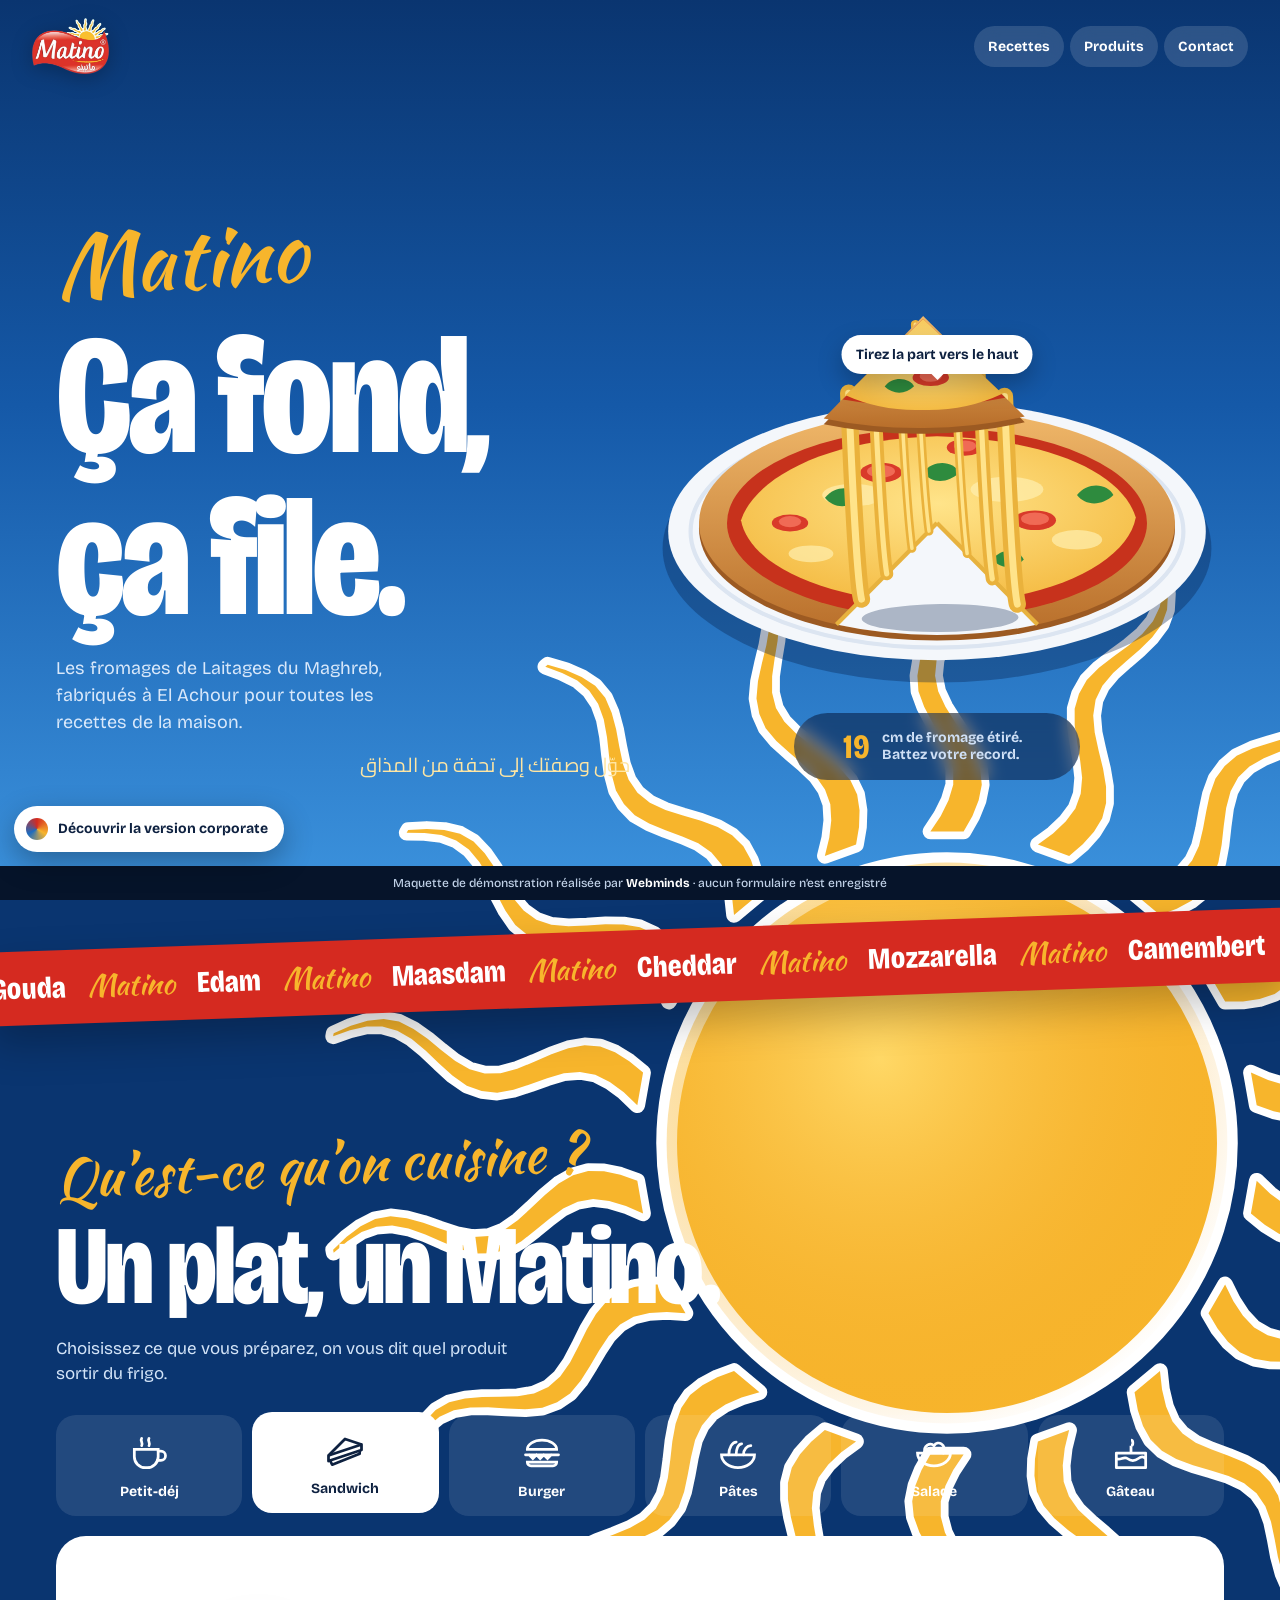
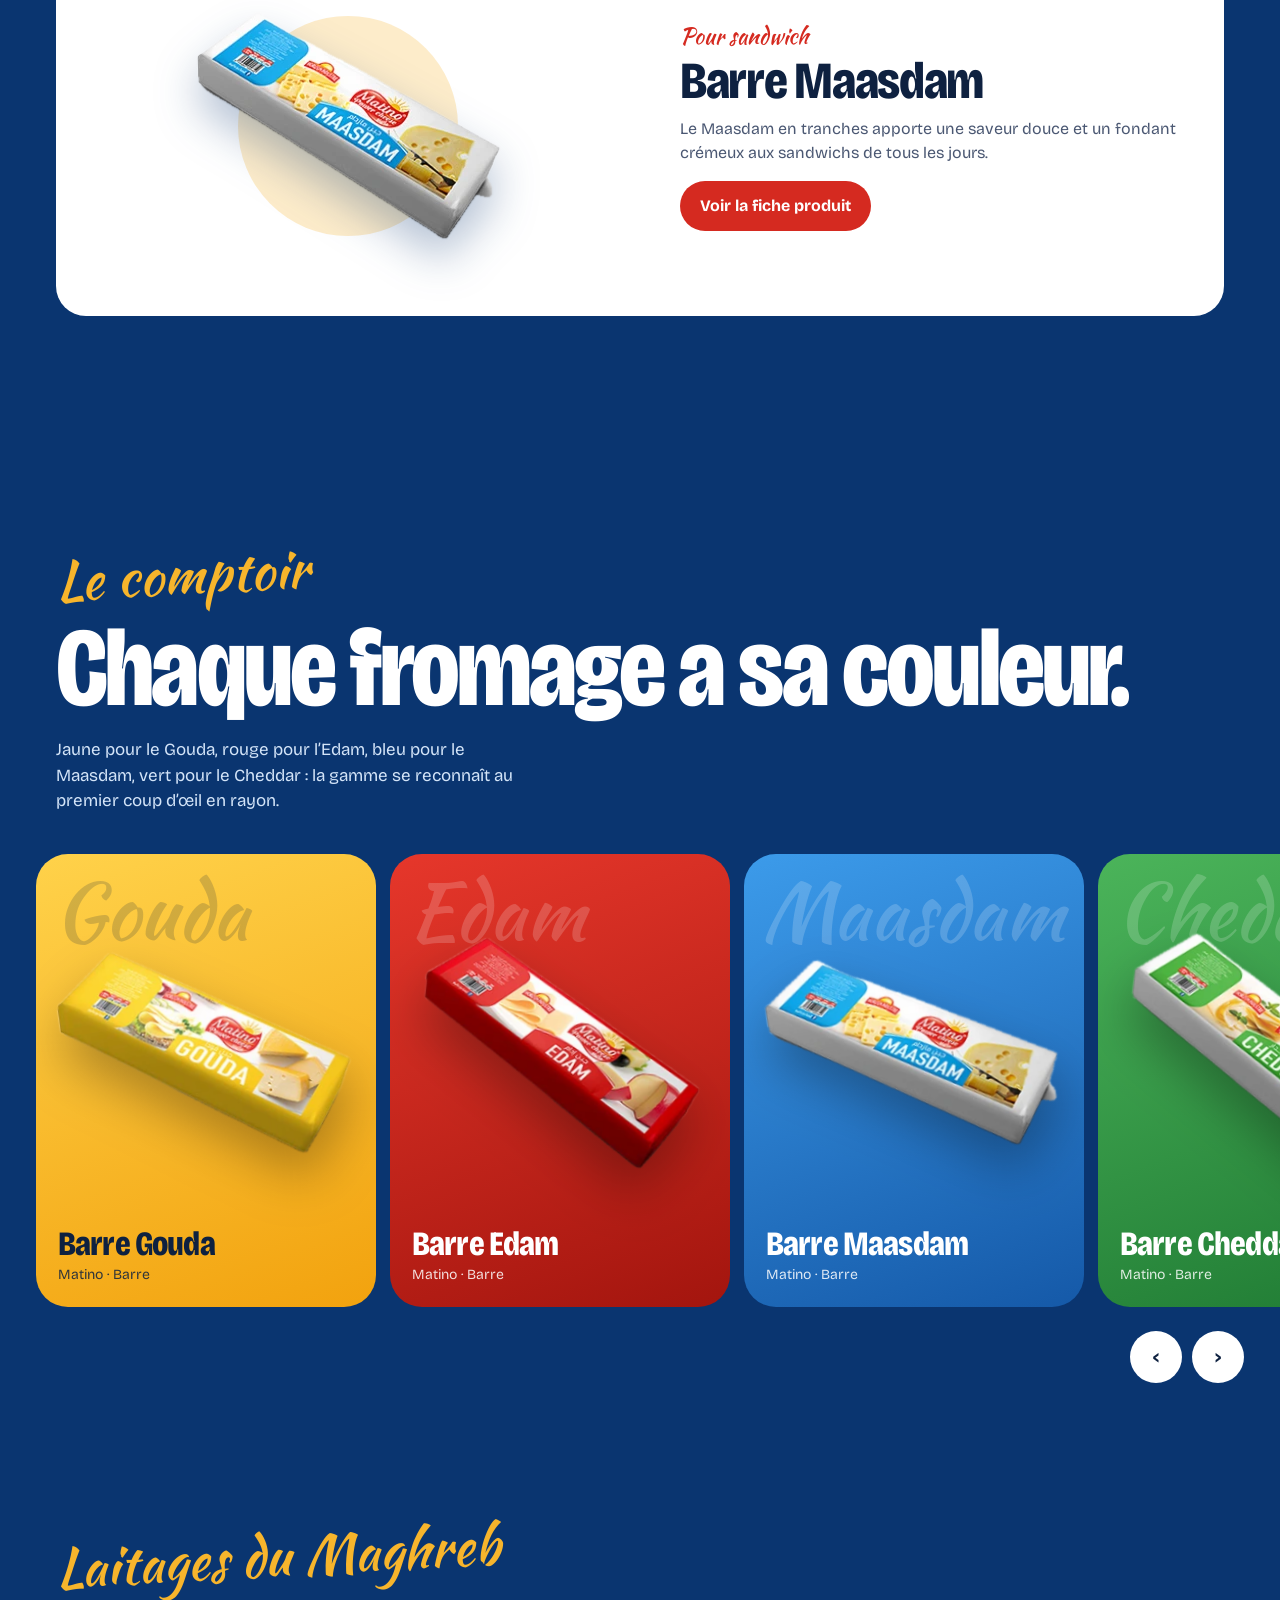
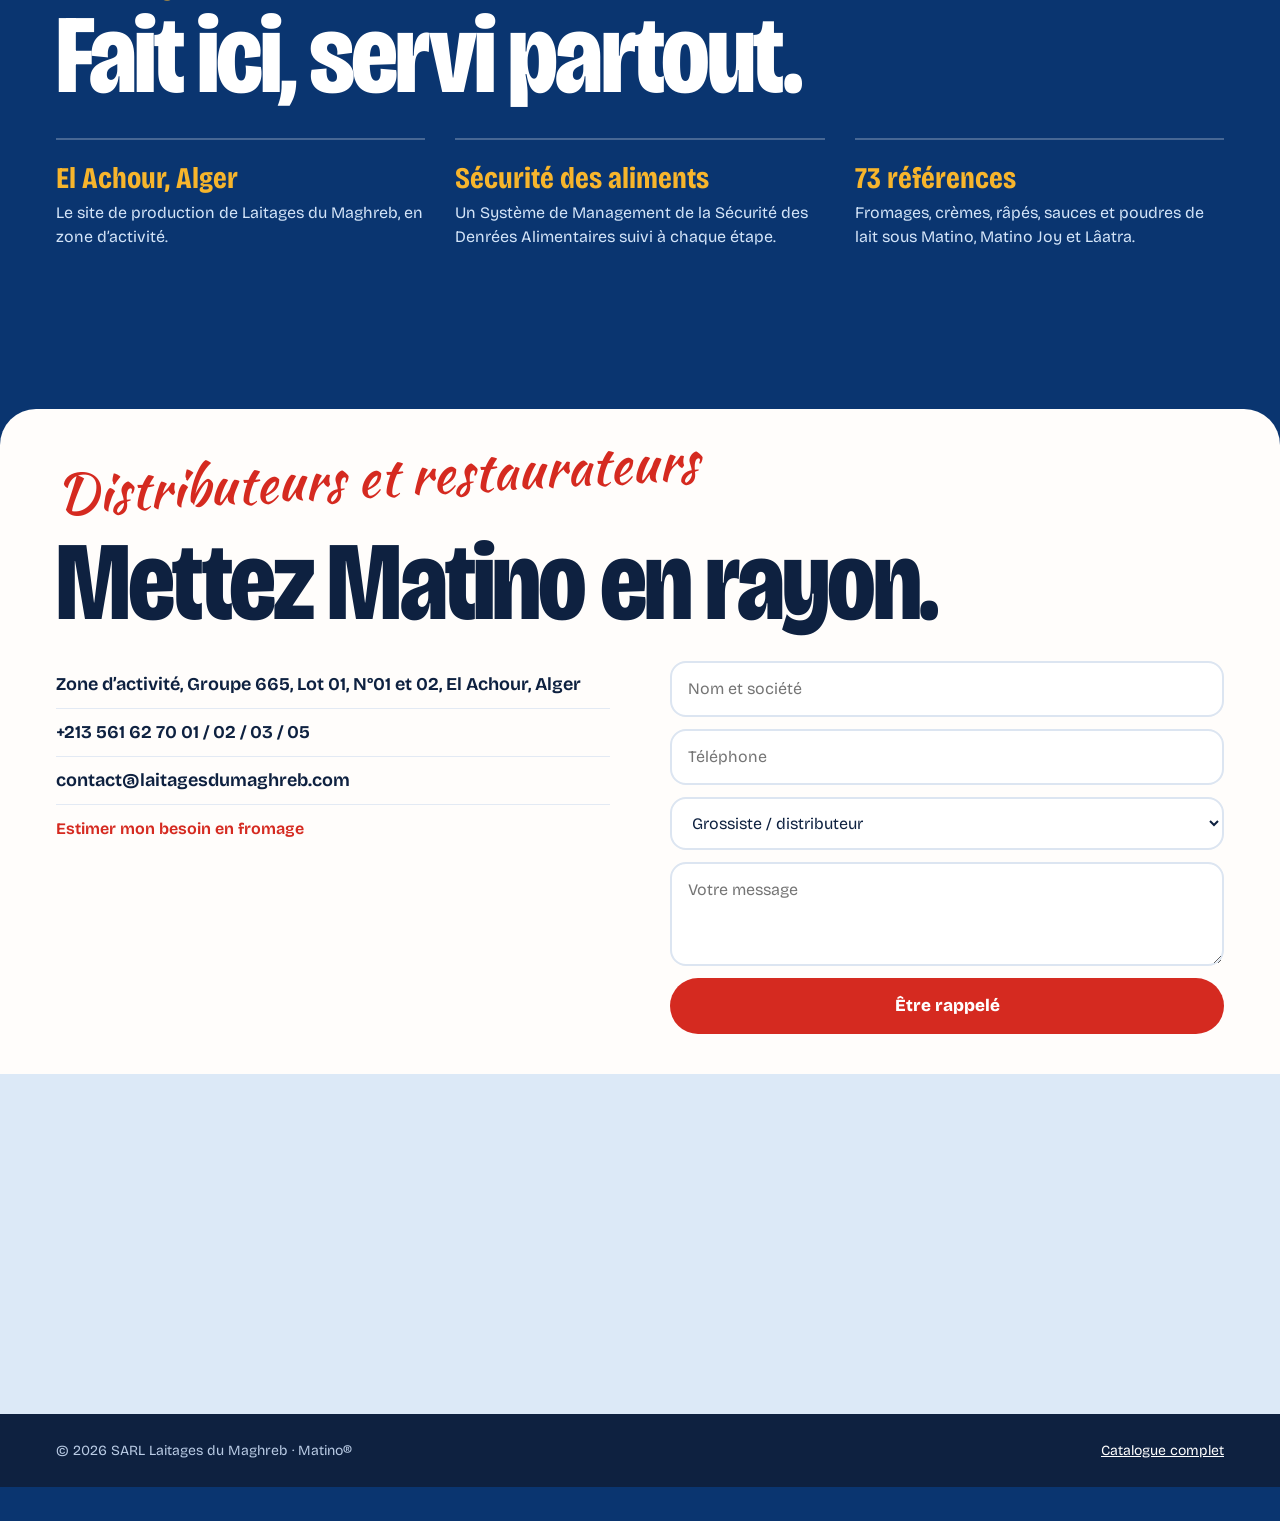
==== v2/index.html @ 7977e9b6 "Maquette Laitages du Maghreb : version corporate (5 pages) et version moderne (pizza interactive)" ====
<!doctype html>
<html lang="fr" data-version="moderne" data-base="../">
<head>
<meta charset="utf-8">
<meta name="viewport" content="width=device-width, initial-scale=1, viewport-fit=cover">
<meta name="robots" content="noindex, nofollow">
<meta name="theme-color" content="#0A3570">
<title>Matino · Laitages du Maghreb · Version moderne</title>
<link rel="icon" href="../img/logo-laitages.webp">
<link rel="preload" href="../fonts/bricolage.woff2" as="font" type="font/woff2" crossorigin>
<link rel="stylesheet" href="v2.css">
</head>
<body>
<div class="v-sky" aria-hidden="true"></div>
<div class="v-sun" id="sun" aria-hidden="true"><img src="../img/sun.svg" alt=""></div>

<header class="v-head">
<a href="index.html" aria-label="Accueil"><img src="../img/logo-matino.webp" alt="Matino" width="600" height="438"></a>
<nav aria-label="Navigation"><a class="hide-s" href="#plats">Recettes</a><a class="hide-s" href="#comptoir">Produits</a><a href="#contact">Contact</a></nav>
</header>

<main>
<section class="v-hero">
<div class="v-wrap">
<div>
<h1><span class="v-sc">Matino</span>Ça fond, ça file.</h1>
<p class="v-hero-lead">Les fromages de Laitages du Maghreb, fabriqués à El Achour pour toutes les recettes de la maison.</p>
<p class="ar" style="margin-top:14px;font-size:20px;color:#FFE6A3">حوّل وصفتك إلى تحفة من المذاق</p>
</div>
<div>
<div class="v-pull" id="pull" aria-label="Pizza interactive : tirez la part vers le haut pour étirer le fromage" role="img">
<span class="v-pull-hint">Tirez la part vers le haut</span>
<svg viewBox="0 120 400 260" id="pz">
<defs>
<radialGradient id="gCheese" cx=".5" cy=".4" r=".7"><stop offset="0" stop-color="#FFE48A"/><stop offset="1" stop-color="#F3B63A"/></radialGradient>
<linearGradient id="gCrust" x1="0" y1="0" x2="0" y2="1"><stop offset="0" stop-color="#F0B86A"/><stop offset="1" stop-color="#B86E2A"/></linearGradient>
<clipPath id="cPie"><ellipse cx="200" cy="250" rx="170" ry="80"/></clipPath>
</defs>
<ellipse cx="200" cy="268" rx="196" ry="96" fill="#06204A" opacity=".35"/>
<ellipse cx="200" cy="256" rx="192" ry="92" fill="#F4F7FB"/>
<ellipse cx="200" cy="256" rx="176" ry="83" fill="none" stroke="#DCE5F1" stroke-width="3"/>
<g id="pie">
<ellipse cx="200" cy="254" rx="170" ry="80" fill="#9C5A22"/>
<ellipse cx="200" cy="250" rx="170" ry="80" fill="url(#gCrust)"/>
<ellipse cx="200" cy="250" rx="150" ry="68" fill="#C7321C"/>
<path d="M60 248c10-30 60-58 140-60 80 2 132 26 142 58-6 32-60 60-140 62-82-2-136-28-142-60z" fill="url(#gCheese)"/>
<g fill="#FFEFB0" opacity=".7"><ellipse cx="140" cy="230" rx="22" ry="8"/><ellipse cx="250" cy="226" rx="26" ry="9"/><ellipse cx="300" cy="262" rx="18" ry="7"/><ellipse cx="110" cy="272" rx="16" ry="6"/></g>
<g><ellipse cx="160" cy="214" rx="15" ry="7" fill="#D93A2A"/><ellipse cx="160" cy="213" rx="10" ry="4.5" fill="#F06A55"/>
<ellipse cx="270" cy="248" rx="15" ry="7" fill="#D93A2A"/><ellipse cx="270" cy="247" rx="10" ry="4.5" fill="#F06A55"/>
<ellipse cx="95" cy="250" rx="13" ry="6" fill="#D93A2A"/><ellipse cx="95" cy="249" rx="8" ry="4" fill="#F06A55"/>
<ellipse cx="220" cy="196" rx="13" ry="6" fill="#D93A2A"/><ellipse cx="220" cy="195" rx="8" ry="4" fill="#F06A55"/></g>
<g fill="#2E8B3E"><path d="M120 232c8-10 22-8 26 0-8 8-20 8-26 0z"/><path d="M300 230c8-10 22-8 26 0-8 8-20 8-26 0z"/><path d="M190 214c8-10 22-8 26 0-8 8-20 8-26 0z"/><path d="M240 276c6-9 18-7 22 0-7 7-17 7-22 0z"/></g>
<path id="hole" d="M200 250 L271.8 322.5 A170 80 0 0 1 128.2 322.5 Z" fill="#F4F7FB"/>
<path d="M200 250 L271.8 322.5" stroke="#E7B23E" stroke-width="3"/><path d="M200 250 L128.2 322.5" stroke="#E7B23E" stroke-width="3"/>
</g>
<g id="strands" fill="none" stroke-linecap="round"></g>
<g id="slice" style="cursor:grab">
<ellipse id="sliceShadow" cx="200" cy="318" rx="56" ry="10" fill="#06204A" opacity="0"/>
<g id="sliceBody">
<path d="M200 254 L271.8 326.5 A170 80 0 0 1 128.2 326.5 Z" fill="#9C5A22"/>
<path d="M200 250 L271.8 322.5 A170 80 0 0 1 128.2 322.5 Z" fill="url(#gCrust)"/>
<path d="M200 252 L258 309 A150 68 0 0 1 142 309 Z" fill="#C7321C"/>
<path d="M200 252 L256 306 Q230 318 200 317 Q170 318 144 306 Z" fill="url(#gCheese)"/>
<ellipse cx="205" cy="294" rx="13" ry="6" fill="#D93A2A"/><ellipse cx="205" cy="293" rx="8" ry="4" fill="#F06A55"/>
<path d="M172 300c6-8 18-6 21 0-6 6-15 6-21 0z" fill="#2E8B3E"/>
<ellipse cx="226" cy="282" rx="9" ry="4" fill="#FFEFB0" opacity=".8"/>
</g>
</g>
</svg>
</div>
<div class="v-meter" aria-live="polite"><b id="cm">0</b><span>cm de fromage étiré. Battez votre record.</span></div>
</div>
</div>
</section>

<div class="v-marquee" aria-hidden="true"><div>Gouda <i>Matino</i> Edam <i>Matino</i> Maasdam <i>Matino</i> Cheddar <i>Matino</i> Mozzarella <i>Matino</i> Camembert <i>Matino</i> Gouda <i>Matino</i> Edam <i>Matino</i> Maasdam <i>Matino</i> Cheddar <i>Matino</i> Mozzarella <i>Matino</i> Camembert <i>Matino</i> </div></div>

<section class="v-sec" id="plats">
<div class="v-wrap">
<h2 class="v-h2"><span class="v-sc">Qu’est-ce qu’on cuisine ?</span>Un plat, un Matino.</h2>
<p class="v-lead">Choisissez ce que vous préparez, on vous dit quel produit sortir du frigo.</p>
<div class="v-dishes" id="dishes" role="group" aria-label="Plats"></div>
<div class="v-match" id="match" aria-live="polite"></div>
</div>
</section>

<section class="v-sec" id="comptoir" style="padding-bottom:40px">
<div class="v-wrap">
<h2 class="v-h2"><span class="v-sc">Le comptoir</span>Chaque fromage a sa couleur.</h2>
<p class="v-lead">Jaune pour le Gouda, rouge pour l’Edam, bleu pour le Maasdam, vert pour le Cheddar : la gamme se reconnaît au premier coup d’œil en rayon.</p>
</div>
<div class="v-rail" id="rail"></div>
<div class="v-rail-nav"><button aria-label="Précédent" data-dir="-1">‹</button><button aria-label="Suivant" data-dir="1">›</button></div>
</section>

<section class="v-sec">
<div class="v-wrap">
<h2 class="v-h2"><span class="v-sc">Laitages du Maghreb</span>Fait ici, servi partout.</h2>
<div class="v-promise">
<div><b>El Achour, Alger</b><span>Le site de production de Laitages du Maghreb, en zone d’activité.</span></div>
<div><b>Sécurité des aliments</b><span>Un Système de Management de la Sécurité des Denrées Alimentaires suivi à chaque étape.</span></div>
<div><b>73 références</b><span>Fromages, crèmes, râpés, sauces et poudres de lait sous Matino, Matino Joy et Lâatra.</span></div>
</div>
</div>
</section>

<section class="v-cta" id="contact">
<div class="v-wrap">
<h2 class="v-h2"><span class="v-sc">Distributeurs et restaurateurs</span>Mettez Matino en rayon.</h2>
<div class="v-cta-grid">
<div class="v-info">
<p>Zone d’activité, Groupe 665, Lot 01, N°01 et 02, El Achour, Alger</p>
<a href="tel:+213561627001">+213 561 62 70 01 / 02 / 03 / 05</a>
<a href="mailto:contact@laitagesdumaghreb.com">contact@laitagesdumaghreb.com</a>
<p style="border:0"><a href="../professionnels.html" style="display:inline;color:var(--red);font-size:16px;border:0">Estimer mon besoin en fromage</a></p>
</div>
<form class="v-form" data-fake>
<input required placeholder="Nom et société" aria-label="Nom et société">
<input required type="tel" inputmode="tel" placeholder="Téléphone" aria-label="Téléphone">
<select aria-label="Vous êtes"><option>Grossiste / distributeur</option><option>Pizzeria, fast-food, traiteur</option><option>Superette</option><option>Particulier</option></select>
<textarea rows="3" placeholder="Votre message" aria-label="Message"></textarea>
<button type="submit">Être rappelé</button>
</form>
</div>
</div>
<iframe class="v-map" title="Carte : Laitages du Maghreb, El Achour" loading="lazy" src="https://maps.google.com/maps?q=SARL%20Laitage%20du%20Maghreb%20El%20Achour&t=m&z=15&output=embed"></iframe>
</section>
</main>
<footer class="v-foot"><div class="v-wrap"><span>© 2026 SARL Laitages du Maghreb · Matino®</span><a href="../produits.html">Catalogue complet</a></div></footer>

<script src="../js/data.js"></script>
<script src="../js/common.js"></script>
<script src="v2.js"></script>
</body>
</html>
---- v2/v2.css ----
@font-face{font-family:'Bricolage';src:url(../fonts/bricolage.woff2) format('woff2');font-weight:200 800;font-stretch:75% 100%;font-display:swap}
@font-face{font-family:'Kaushan';src:url(../fonts/kaushan.woff2) format('woff2');font-display:swap}
@font-face{font-family:'Cairo';src:url(../fonts/cairo.woff2) format('woff2');font-weight:200 1000;font-display:swap}
:root{--red:#D52A20;--red-deep:#9E150E;--sun:#F7B52C;--sky:#1C6CC0;--sky-deep:#0A3570;--ink:#0E2140;--milk:#FFFDFB;--demo-h:34px;
--font:'Bricolage',system-ui,-apple-system,sans-serif;--script:'Kaushan',cursive;--ar:'Cairo',sans-serif}
*,*::before,*::after{box-sizing:border-box}
html{overflow-x:hidden;-webkit-text-size-adjust:100%}
body{margin:0;font-family:var(--font);color:#fff;background:var(--sky-deep);padding-bottom:var(--demo-h);overflow-x:hidden;line-height:1.5}
img{max-width:100%;display:block}
a{color:inherit}
h1,h2,h3{margin:0;line-height:.95;letter-spacing:-.025em;font-weight:780}
p{margin:0}
:focus-visible{outline:3px solid var(--sun);outline-offset:3px}
.v-wrap{max-width:1240px;margin:0 auto;padding:0 20px}
.ar{font-family:var(--ar);direction:rtl}

/* ciel fixe + soleil qui se lève au scroll */
.v-sky{position:fixed;inset:0;z-index:-2;background:linear-gradient(180deg,#0A3570 0%,#1559A8 45%,#3C93DE 100%)}
.v-sun{position:fixed;z-index:-1;width:150vmin;height:150vmin;left:50%;top:100%;margin-left:-75vmin;pointer-events:none;will-change:transform}
.v-sun img{width:100%;height:100%;animation:vSpin 120s linear infinite}
@keyframes vSpin{to{transform:rotate(360deg)}}

/* en-tête */
.v-head{position:fixed;top:0;left:0;right:0;z-index:50;display:flex;justify-content:space-between;align-items:center;padding:14px 18px}
.v-head img{height:44px;width:auto;filter:drop-shadow(0 4px 10px rgba(0,0,0,.25))}
.v-head nav{display:flex;gap:6px}
.v-head nav a{text-decoration:none;font-weight:700;font-size:14px;background:rgba(255,255,255,.14);backdrop-filter:blur(10px);-webkit-backdrop-filter:blur(10px);padding:10px 14px;border-radius:999px}
.v-head nav a.hide-s{display:none}

/* héro : étirer le fromage */
.v-hero{min-height:100svh;display:flex;flex-direction:column;justify-content:flex-end;padding:96px 0 40px;position:relative}
.v-hero h1{font-size:clamp(58px,17vw,170px);font-stretch:78%;text-transform:none}
.v-hero h1 .v-sc{font-family:var(--script);font-weight:400;color:var(--sun);display:block;font-size:.5em;letter-spacing:0;transform:rotate(-4deg);transform-origin:left;margin-bottom:.1em}
.v-hero-lead{margin-top:16px;max-width:30ch;font-size:18px;color:#D9E8FA}
.v-pull{position:relative;margin:56px auto 0;width:min(100%,560px);touch-action:none;user-select:none;-webkit-user-select:none;cursor:grab}
.v-pull svg{width:100%;height:auto;display:block;overflow:visible}
.v-pull-hint{position:absolute;left:50%;top:-6px;transform:translateX(-50%);background:#fff;color:var(--ink);font-weight:700;font-size:14px;padding:9px 14px;border-radius:999px;white-space:nowrap;box-shadow:0 10px 24px rgba(0,0,0,.25);pointer-events:none;transition:opacity .3s}
.v-pull-hint::after{content:'';position:absolute;left:50%;bottom:-6px;margin-left:-6px;border:6px solid transparent;border-bottom:0;border-top-color:#fff}
.v-pull.is-done .v-pull-hint{opacity:0}
.v-meter{display:flex;align-items:center;gap:12px;justify-content:center;margin:8px auto 0;font-weight:700;background:rgba(6,25,60,.55);backdrop-filter:blur(8px);-webkit-backdrop-filter:blur(8px);border-radius:999px;padding:8px 18px;width:max-content;max-width:100%}
.v-meter b{font-size:34px;font-stretch:80%;color:var(--sun);min-width:3.4ch;text-align:right}
.v-meter span{font-size:14px;color:#CFE0F6;max-width:20ch;line-height:1.2}

/* bandeau marque défilant */
.v-marquee{background:var(--red);color:#fff;overflow:hidden;white-space:nowrap;padding:14px 0;transform:rotate(-2deg);margin:30px -10px;box-shadow:0 18px 40px rgba(0,0,0,.25)}
.v-marquee div{display:inline-block;animation:vMarq 28s linear infinite;font-size:30px;font-weight:780;font-stretch:80%}
.v-marquee i{font-family:var(--script);font-style:normal;color:var(--sun);font-weight:400;margin:0 16px}
@keyframes vMarq{to{transform:translateX(-50%)}}

/* sections */
.v-sec{padding:80px 0}
.v-h2{font-size:clamp(44px,12vw,112px);font-stretch:80%}
.v-h2 .v-sc{font-family:var(--script);font-weight:400;color:var(--sun);font-size:.48em;display:block;letter-spacing:0;transform:rotate(-3deg);transform-origin:left;margin-bottom:.15em}
.v-lead{margin-top:16px;color:#D3E4F8;max-width:44ch;font-size:17px}

/* quel fromage pour quel plat */
.v-dishes{display:grid;grid-template-columns:repeat(3,1fr);gap:10px;margin-top:28px}
.v-dish{border:0;background:rgba(255,255,255,.1);color:#fff;border-radius:20px;padding:16px 6px 14px;font:inherit;font-weight:700;font-size:14px;cursor:pointer;display:grid;justify-items:center;gap:6px;transition:background .2s,transform .2s}
.v-dish svg{width:44px;height:44px}
.v-dish[aria-pressed=true]{background:#fff;color:var(--ink);transform:translateY(-3px)}
.v-match{margin-top:20px;border-radius:30px;background:#fff;color:var(--ink);display:grid;grid-template-columns:1fr;overflow:hidden;min-height:330px;position:relative}
.v-match-img{display:grid;place-items:center;padding:26px 20px 0;min-height:230px;position:relative}
.v-match-img::before{content:'';position:absolute;width:220px;height:220px;border-radius:50%;background:var(--sun);opacity:.25}
.v-match-img img{position:relative;max-height:220px;max-width:80%;object-fit:contain;filter:drop-shadow(0 22px 22px rgba(10,53,112,.3));animation:vPop .55s cubic-bezier(.2,1.6,.4,1)}
@keyframes vPop{from{transform:scale(.4) rotate(-20deg);opacity:0}}
.v-match-txt{padding:18px 22px 26px}
.v-match-txt small{font-family:var(--script);color:var(--red);font-size:22px}
.v-match-txt h3{font-size:34px;font-stretch:82%;margin-top:4px}
.v-match-txt p{margin-top:10px;color:#4B5873}
.v-match-txt a{display:inline-flex;margin-top:16px;background:var(--red);color:#fff;text-decoration:none;font-weight:700;padding:13px 20px;border-radius:999px}

/* comptoir : carrousel par couleur d'emballage */
.v-rail{display:flex;gap:14px;overflow-x:auto;scroll-snap-type:x mandatory;padding:30px 20px 20px;scrollbar-width:none}
.v-rail::-webkit-scrollbar{display:none}
.v-slab{flex:none;width:78vw;max-width:360px;aspect-ratio:3/4;border-radius:32px;scroll-snap-align:center;position:relative;overflow:hidden;display:flex;flex-direction:column;justify-content:flex-end;padding:22px;text-decoration:none;color:#fff}
.v-slab img{position:absolute;left:50%;top:44%;width:84%;max-height:62%;object-fit:contain;transform:translate(-50%,-50%) rotate(var(--rot,-8deg));filter:drop-shadow(0 26px 26px rgba(0,0,0,.3));transition:transform .5s cubic-bezier(.2,1.4,.4,1)}
.v-slab:hover img{transform:translate(-50%,-54%) rotate(0deg) scale(1.05)}
.v-slab h3{font-size:34px;font-stretch:80%;position:relative}
.v-slab span{position:relative;font-size:14px;opacity:.85;margin-top:4px}
.v-slab .big{position:absolute;top:14px;left:18px;font-family:var(--script);font-size:78px;opacity:.18;line-height:1}
.v-yellow{background:linear-gradient(160deg,#FFD24A,#F2A20E);color:var(--ink)}
.v-red{background:linear-gradient(160deg,#E6372B,#A3150E)}
.v-blue{background:linear-gradient(160deg,#3C9BEA,#1559A8)}
.v-green{background:linear-gradient(160deg,#4BB45A,#1F7A33)}
.v-white{background:linear-gradient(160deg,#FFFFFF,#DCE9F7);color:var(--ink)}
.v-rail-nav{display:flex;gap:10px;justify-content:flex-end;padding:0 20px}
.v-rail-nav button{width:52px;height:52px;border-radius:50%;border:0;background:#fff;color:var(--ink);font:700 22px/1 var(--font);cursor:pointer}

/* engagement */
.v-promise{display:grid;gap:14px;margin-top:30px}
.v-promise div{border-top:2px solid rgba(255,255,255,.25);padding-top:16px}
.v-promise b{display:block;font-size:30px;font-stretch:80%;color:var(--sun)}
.v-promise span{color:#D3E4F8}

/* CTA final */
.v-cta{background:var(--milk);color:var(--ink);border-radius:36px 36px 0 0;padding:60px 0 0;margin-top:40px}
.v-cta .v-h2 .v-sc{color:var(--red)}
.v-cta-grid{display:grid;gap:24px;margin-top:26px}
.v-form{display:grid;gap:12px}
.v-form input,.v-form select,.v-form textarea{font:inherit;font-size:16px;border:2px solid #DCE5F1;border-radius:16px;padding:14px 16px;width:100%;color:var(--ink);background:#fff}
.v-form button{font:inherit;font-weight:800;font-size:17px;border:0;border-radius:999px;background:var(--red);color:#fff;min-height:56px;cursor:pointer}
.ldm-ok{background:#E8F7EC;color:#17602F;border-radius:14px;padding:12px 14px;font-weight:600}
.v-info a,.v-info p{display:block;text-decoration:none;font-size:18px;font-weight:650;padding:10px 0;border-bottom:1px solid #E3EAF4}
.v-map{display:block;width:100%;height:340px;border:0;margin-top:40px;background:#DCE9F7}
.v-foot{background:var(--ink);color:#B9CBE4;padding:26px 0;font-size:14px}
.v-foot .v-wrap{display:flex;flex-wrap:wrap;gap:10px;justify-content:space-between;align-items:center}
.v-foot a{color:#fff}
.ldm-tovalidate{display:inline-flex;align-items:center;gap:8px;background:#FFF1DE;color:#9A4A00;border:1px solid #F6C88E;border-radius:999px;padding:6px 12px;font-size:13px;font-weight:600}
.ldm-tovalidate::before{content:'';width:8px;height:8px;border-radius:50%;background:#F08A00}

/* bandeau démo + pastille (communs) */
.ldm-demo{position:fixed;left:0;right:0;bottom:0;z-index:90;height:var(--demo-h);display:flex;align-items:center;justify-content:center;background:#06142A;color:#BFD0E6;font:500 12px/1.2 var(--font);padding:0 10px;text-align:center}
.ldm-demo b{color:#fff}
.ldm-switch{position:fixed;left:14px;bottom:calc(var(--demo-h) + 14px);z-index:91;display:inline-flex;align-items:center;gap:10px;background:#fff;color:var(--ink);text-decoration:none;font:700 14px/1 var(--font);padding:12px 16px 12px 12px;border-radius:999px;box-shadow:0 10px 30px rgba(0,0,0,.3);animation:vBob 3s ease-in-out infinite}
.ldm-switch-dot{width:22px;height:22px;border-radius:50%;background:conic-gradient(var(--red),var(--sun),var(--sky),var(--red));animation:vSpin 4s linear infinite}
@keyframes vBob{50%{transform:translateY(-4px)}}

@media (min-width:760px){
  .v-head{padding:18px 32px}
  .v-head img{height:56px}
  .v-head nav a.hide-s{display:inline-block}
  .v-wrap{padding:0 36px}
  .v-hero .v-wrap{display:grid;grid-template-columns:1fr 1fr;align-items:end;gap:20px}
  .v-dishes{grid-template-columns:repeat(6,1fr)}
  .v-match{grid-template-columns:1fr 1fr;align-items:center}
  .v-match-img{min-height:380px;padding:30px}
  .v-match-img img{max-height:320px}
  .v-match-txt{padding:40px}
  .v-match-txt h3{font-size:52px}
  .v-rail{padding:40px 36px 24px}
  .v-slab{width:340px}
  .v-rail-nav{padding:0 36px}
  .v-promise{grid-template-columns:repeat(3,1fr);gap:30px}
  .v-cta-grid{grid-template-columns:1fr 1fr;gap:60px}
  .v-sec{padding:120px 0}
  .v-sun{left:74%}
  .v-hero{padding-bottom:120px}
}
@media (prefers-reduced-motion:reduce){*{animation:none!important;transition:none!important}}
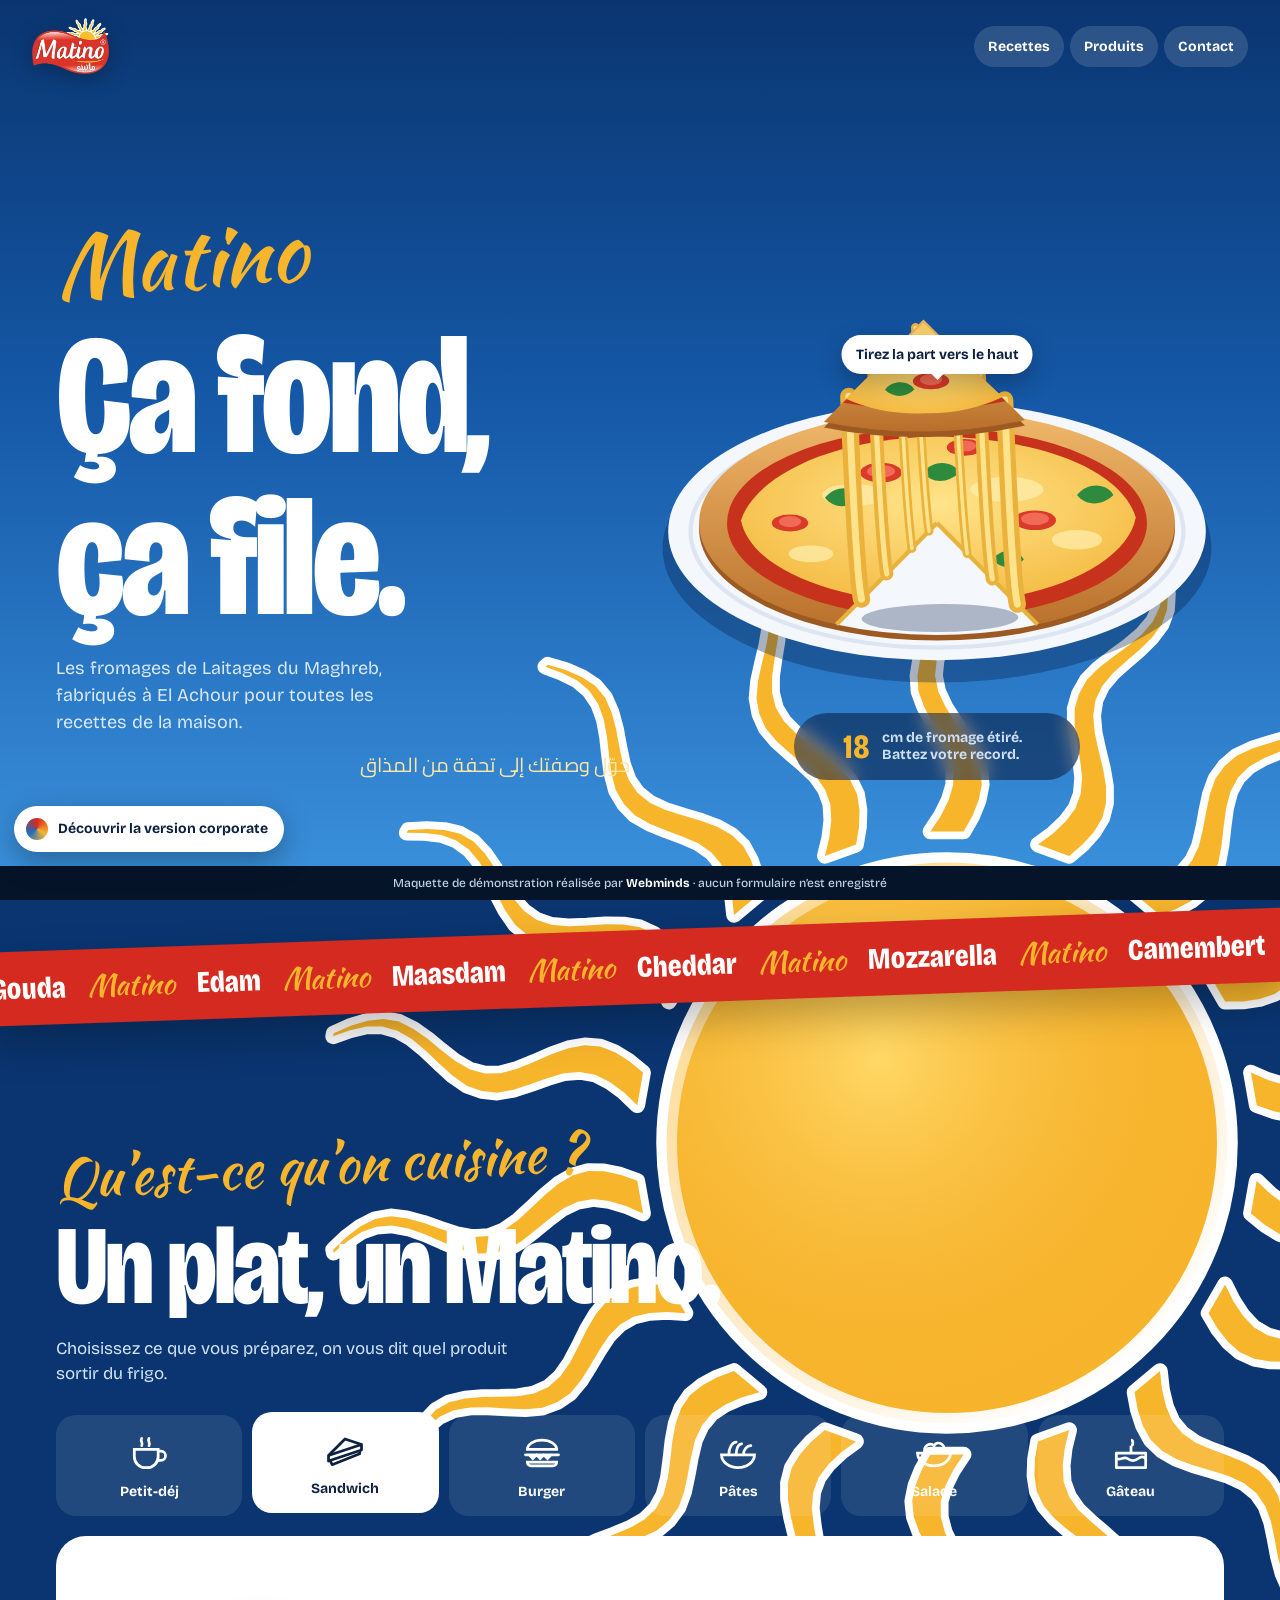
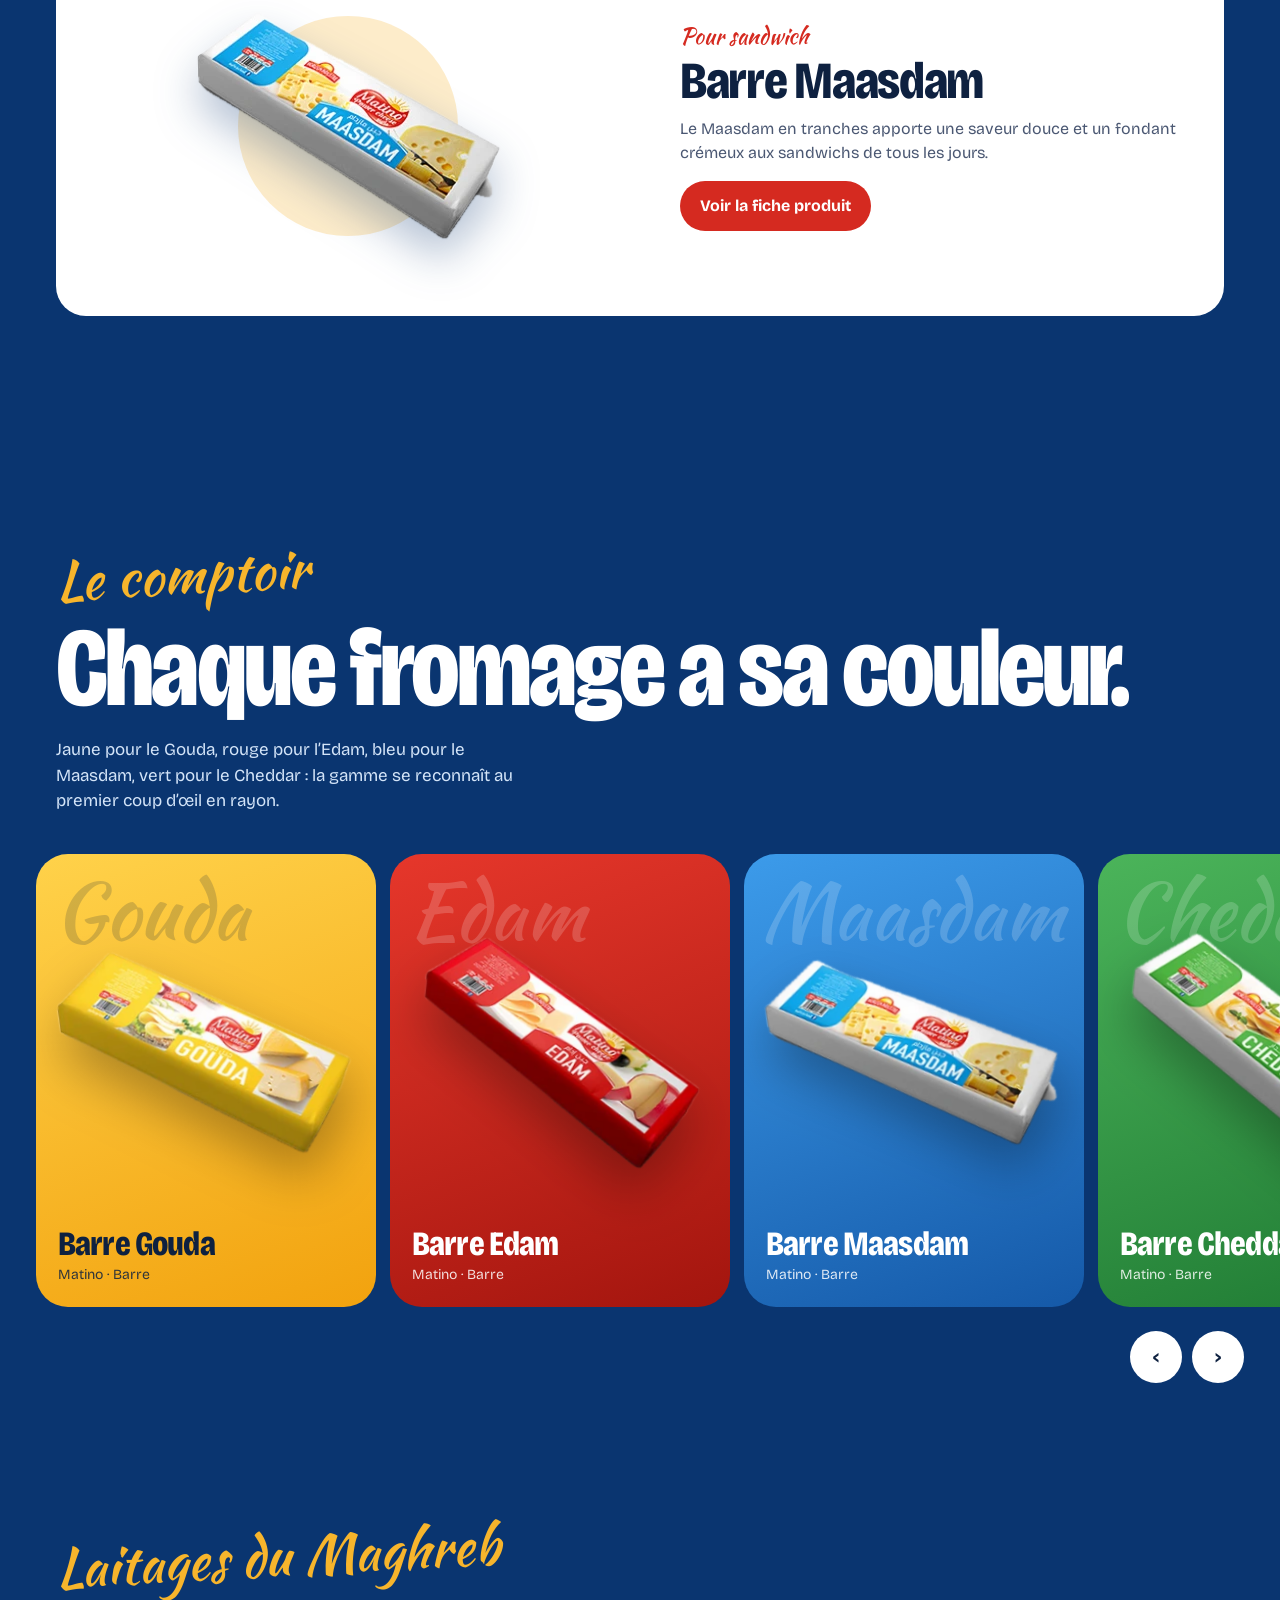
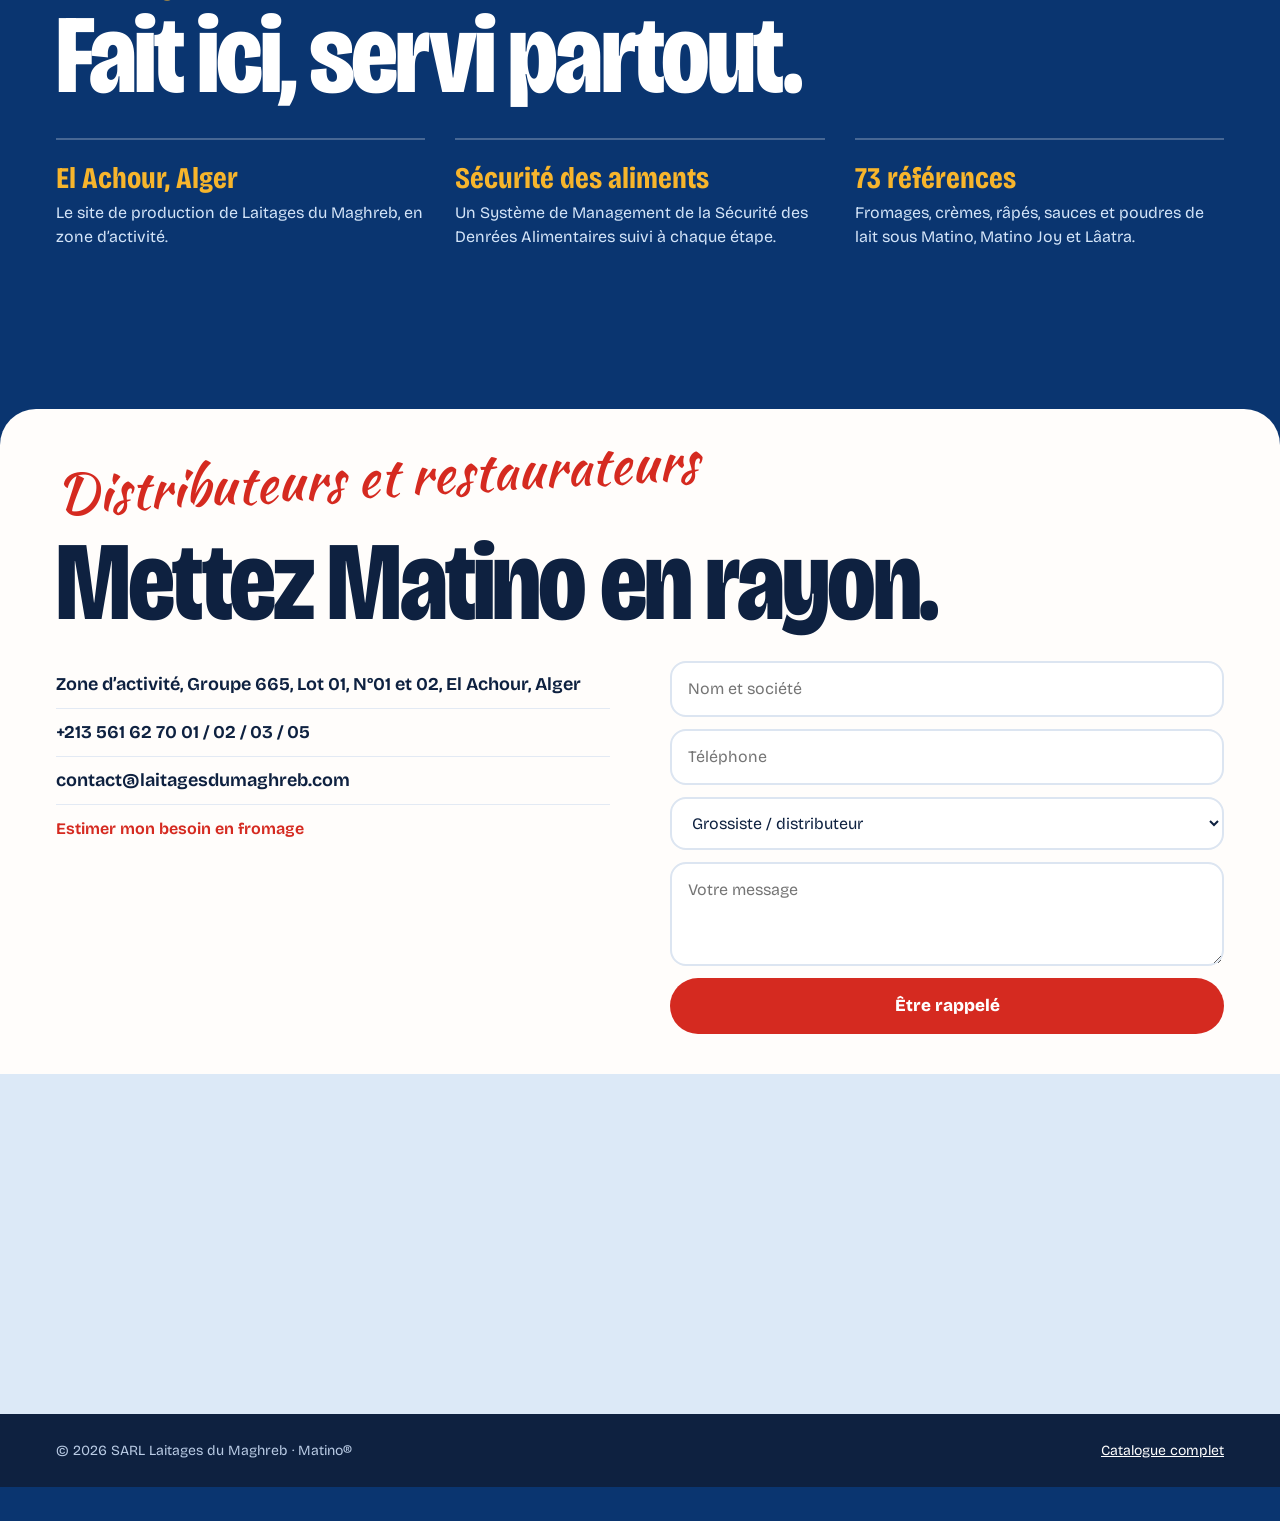
==== commit d8d0a130: "Branchement Webminds Radar (suivi des visites)" ====
--- a/v2/index.html
+++ b/v2/index.html
@@ -131,5 +131,5 @@
 <script src="../js/data.js"></script>
 <script src="../js/common.js"></script>
 <script src="v2.js"></script>
-</body>
+<script src="https://radar-xi-flax.vercel.app/t.js" defer></script></body>
 </html>
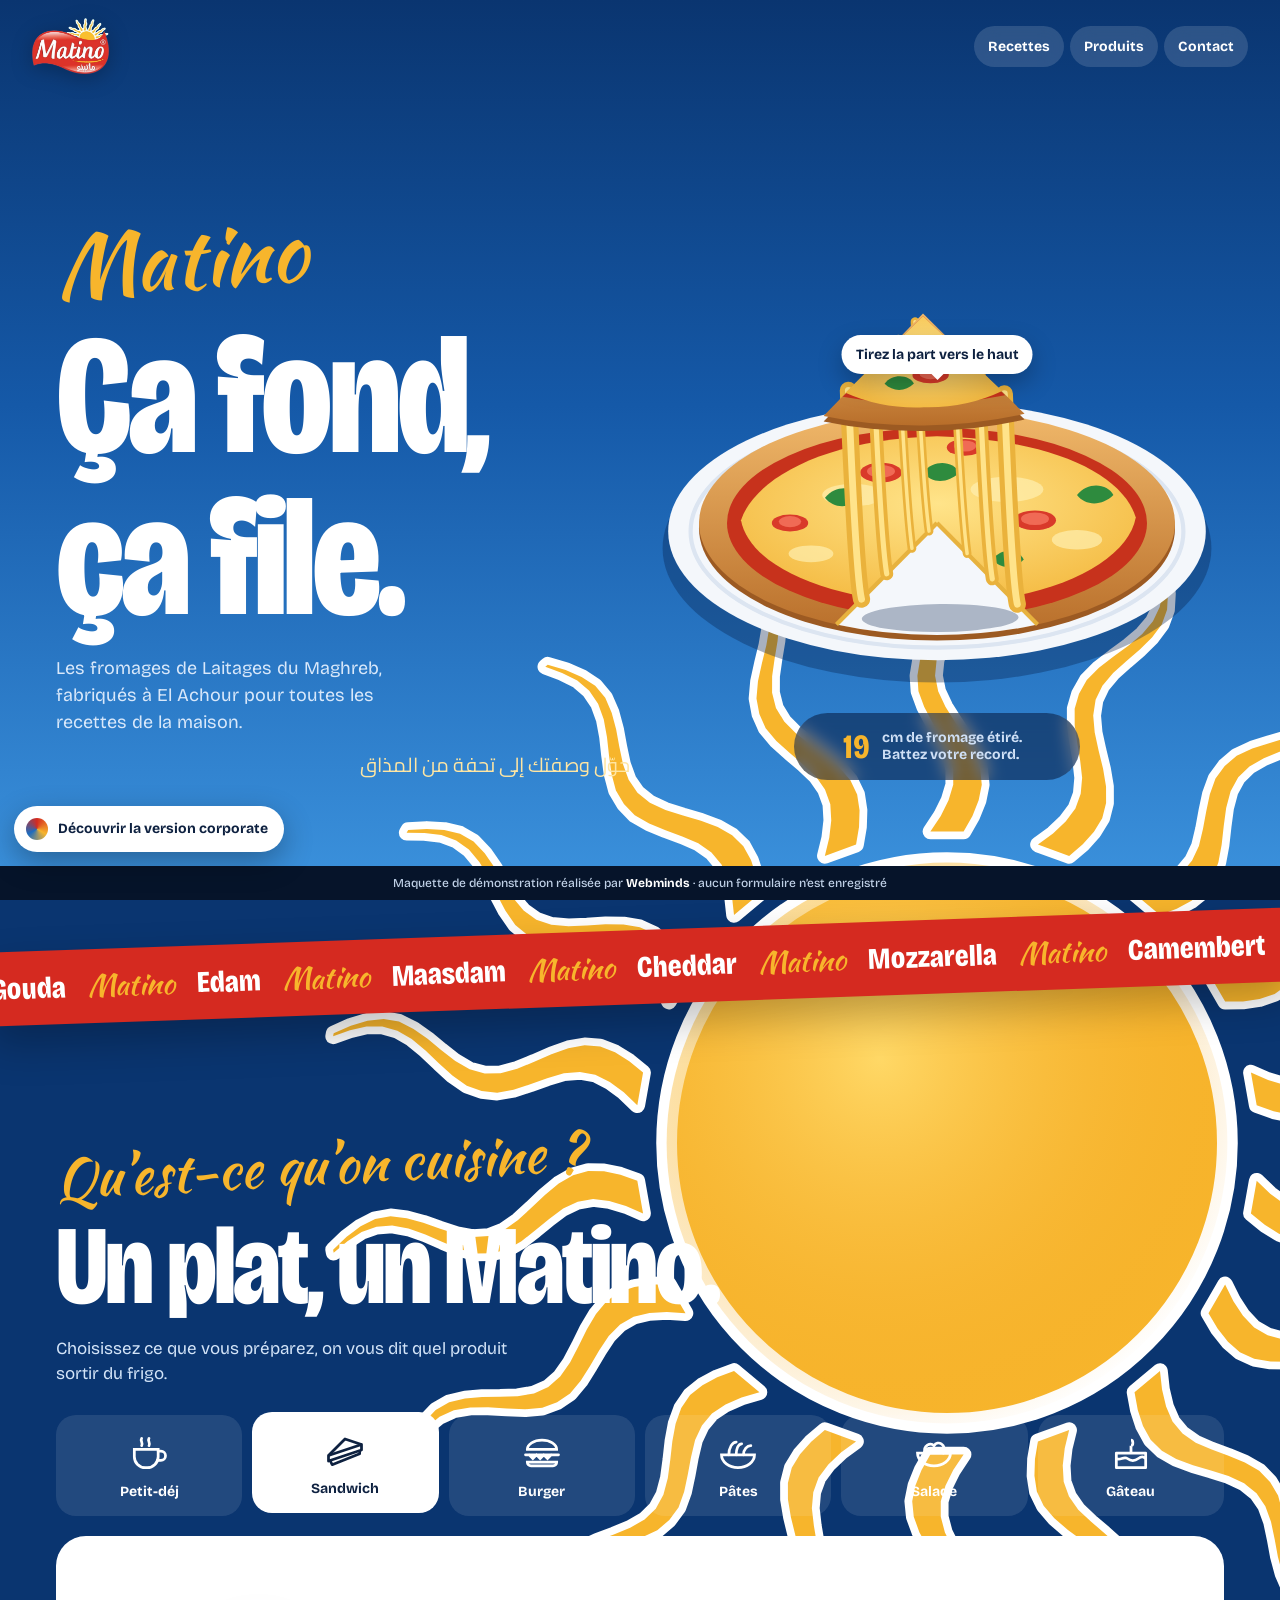
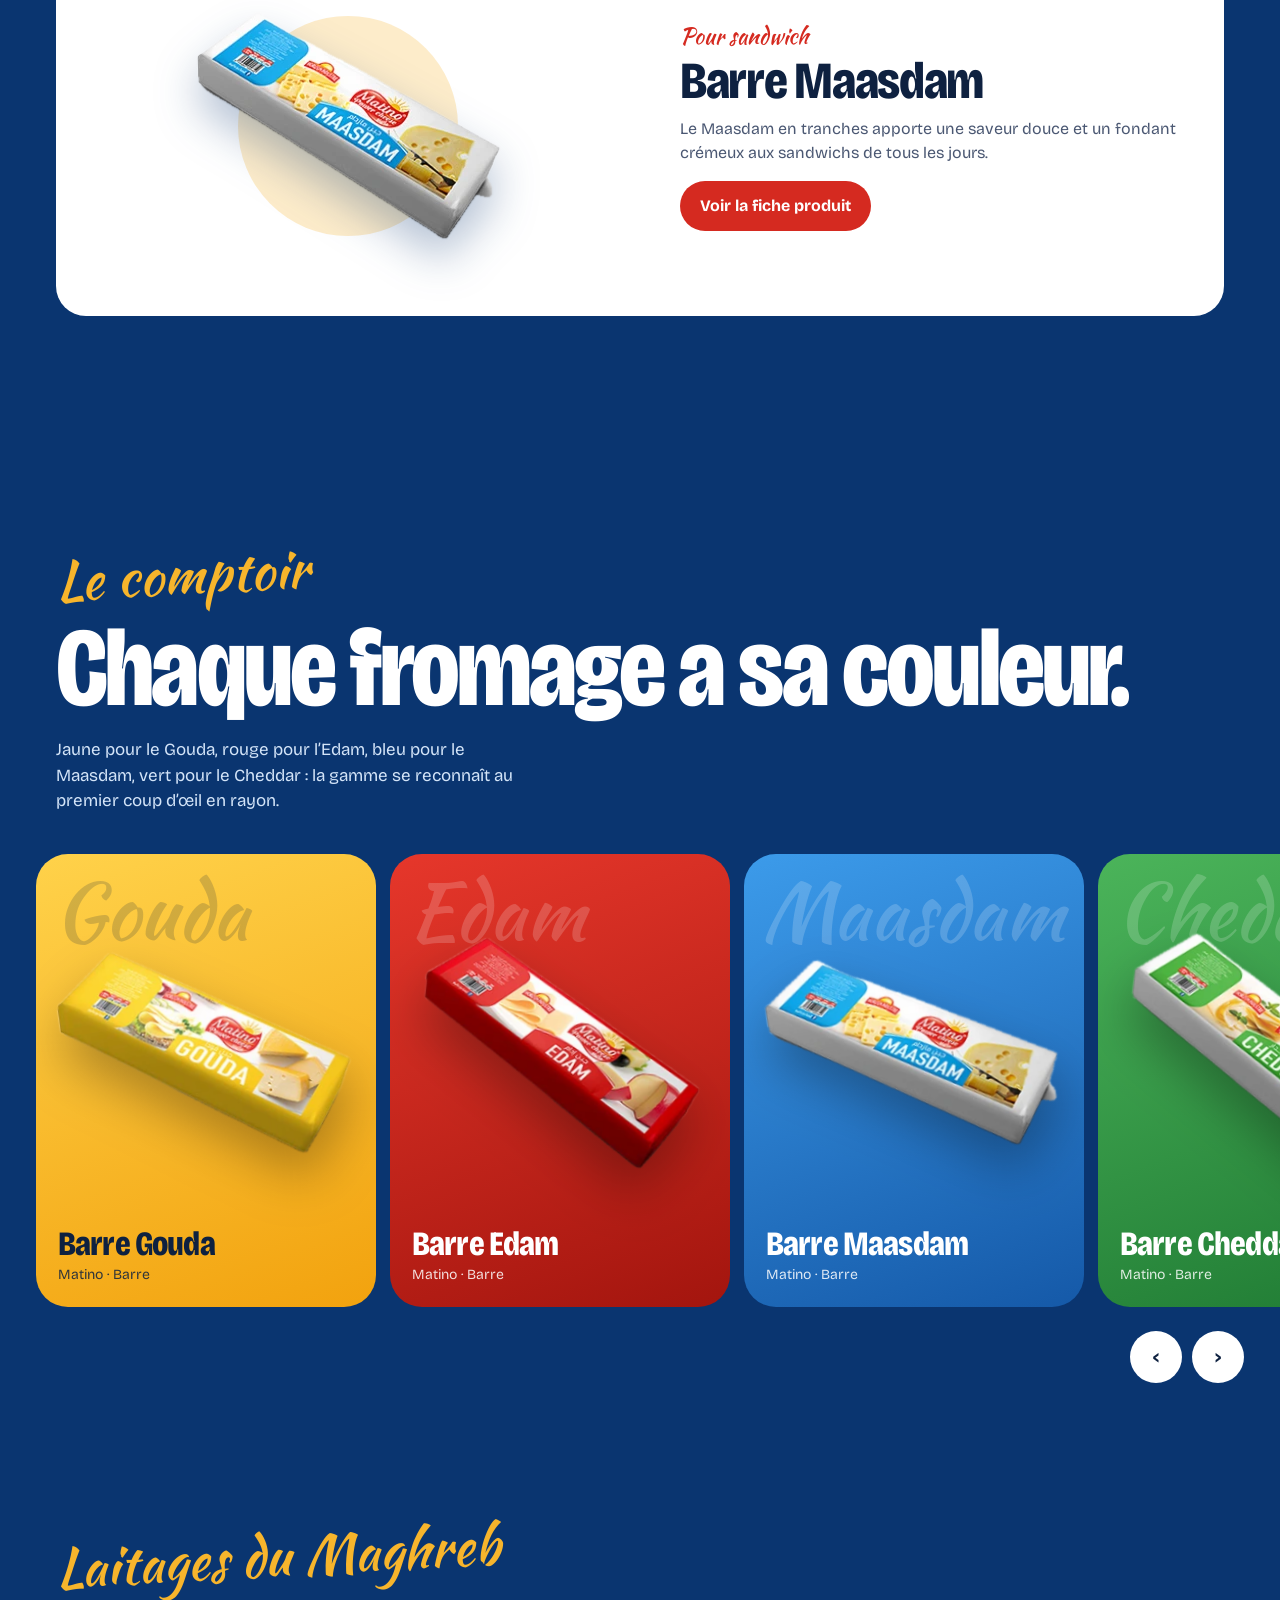
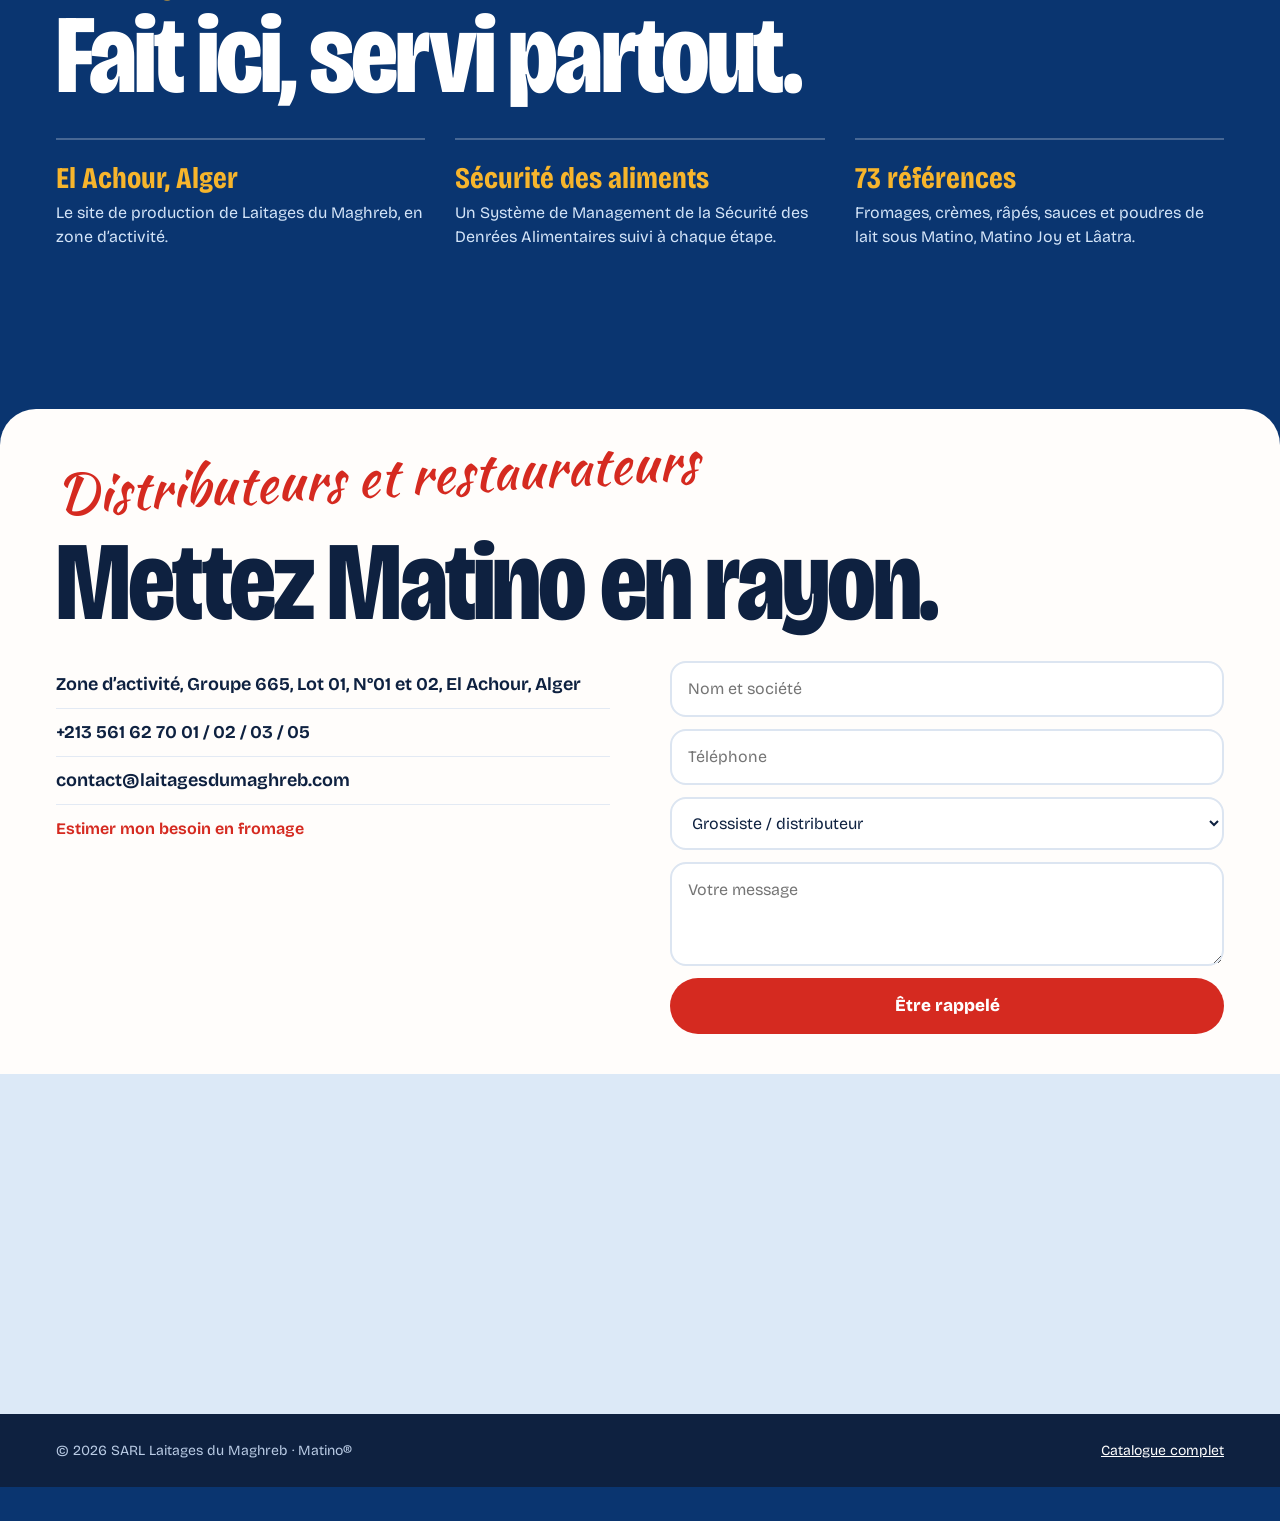
==== commit 807d1677: "Retrait du suivi Webminds Radar" ====
--- a/v2/index.html
+++ b/v2/index.html
@@ -130,6 +130,5 @@
 
 <script src="../js/data.js"></script>
 <script src="../js/common.js"></script>
-<script src="v2.js"></script>
-<script src="https://radar-xi-flax.vercel.app/t.js" defer></script></body>
+<script src="v2.js"></script></body>
 </html>
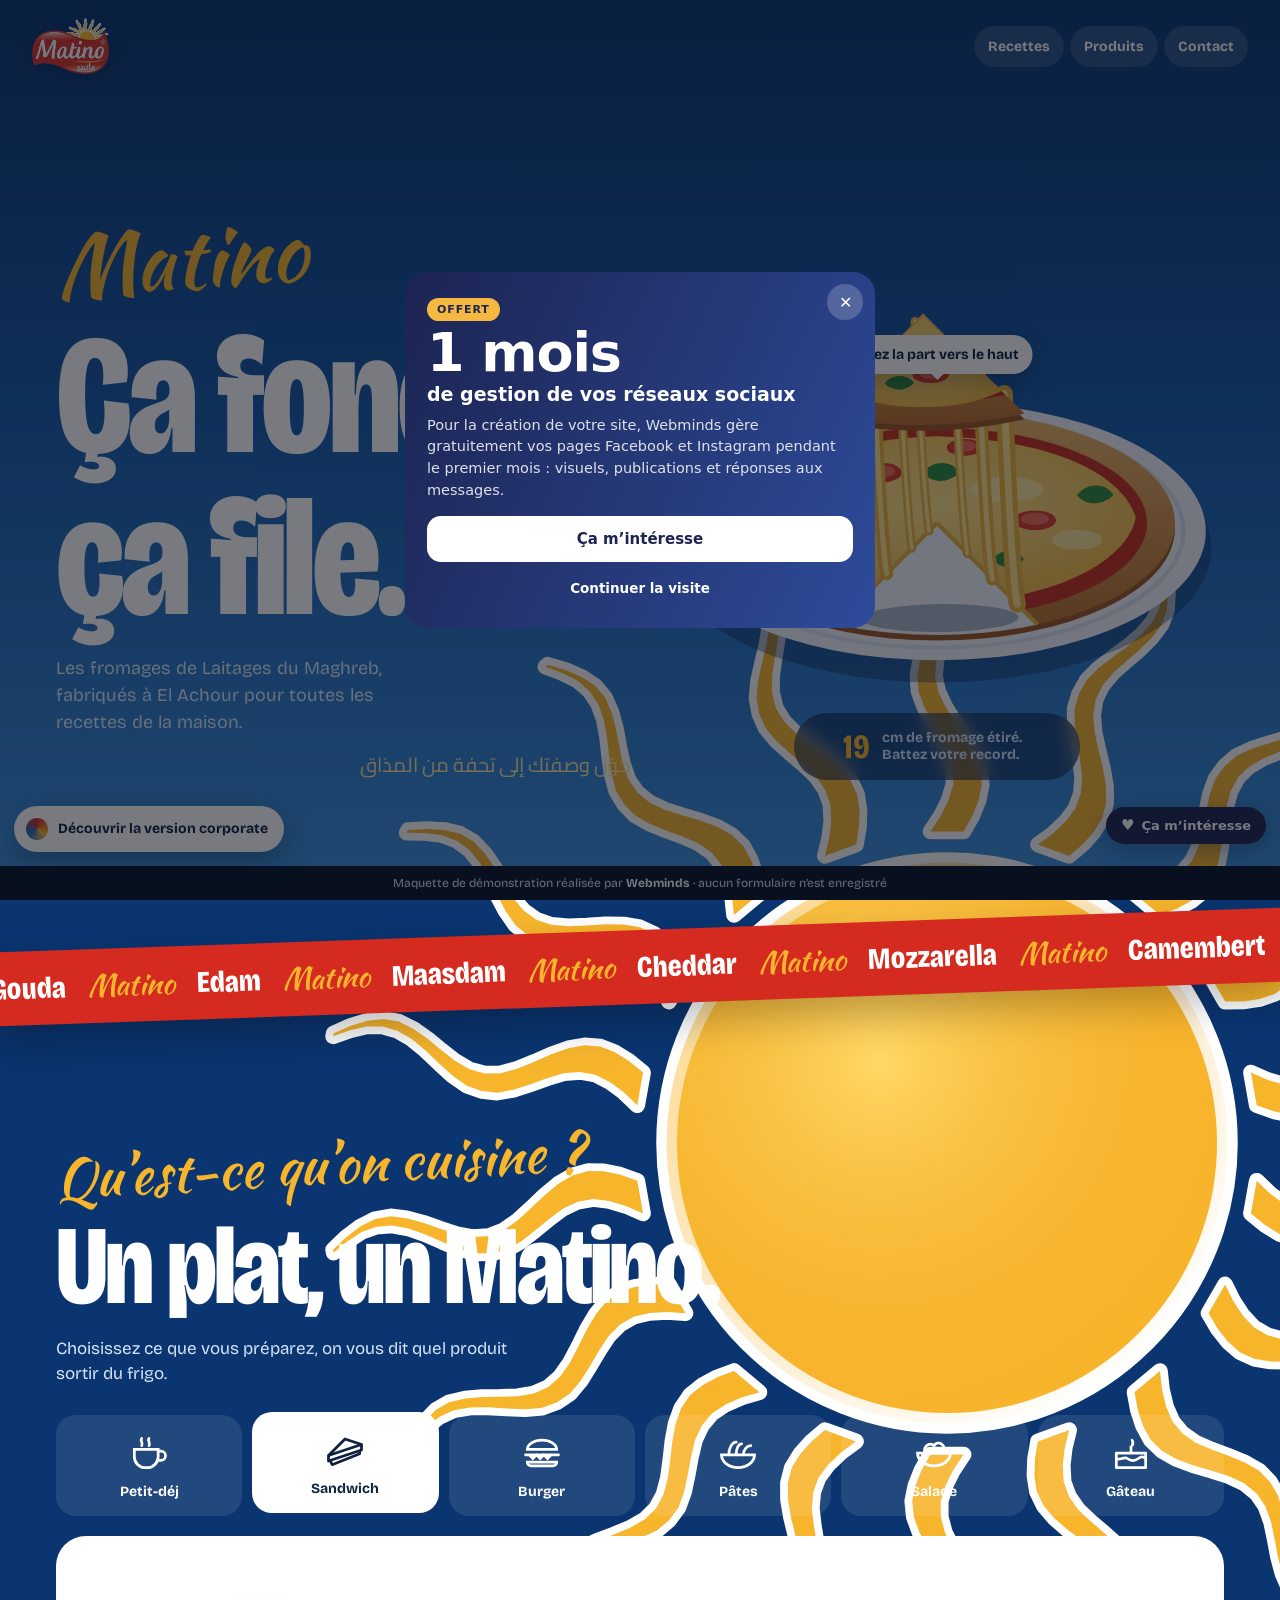
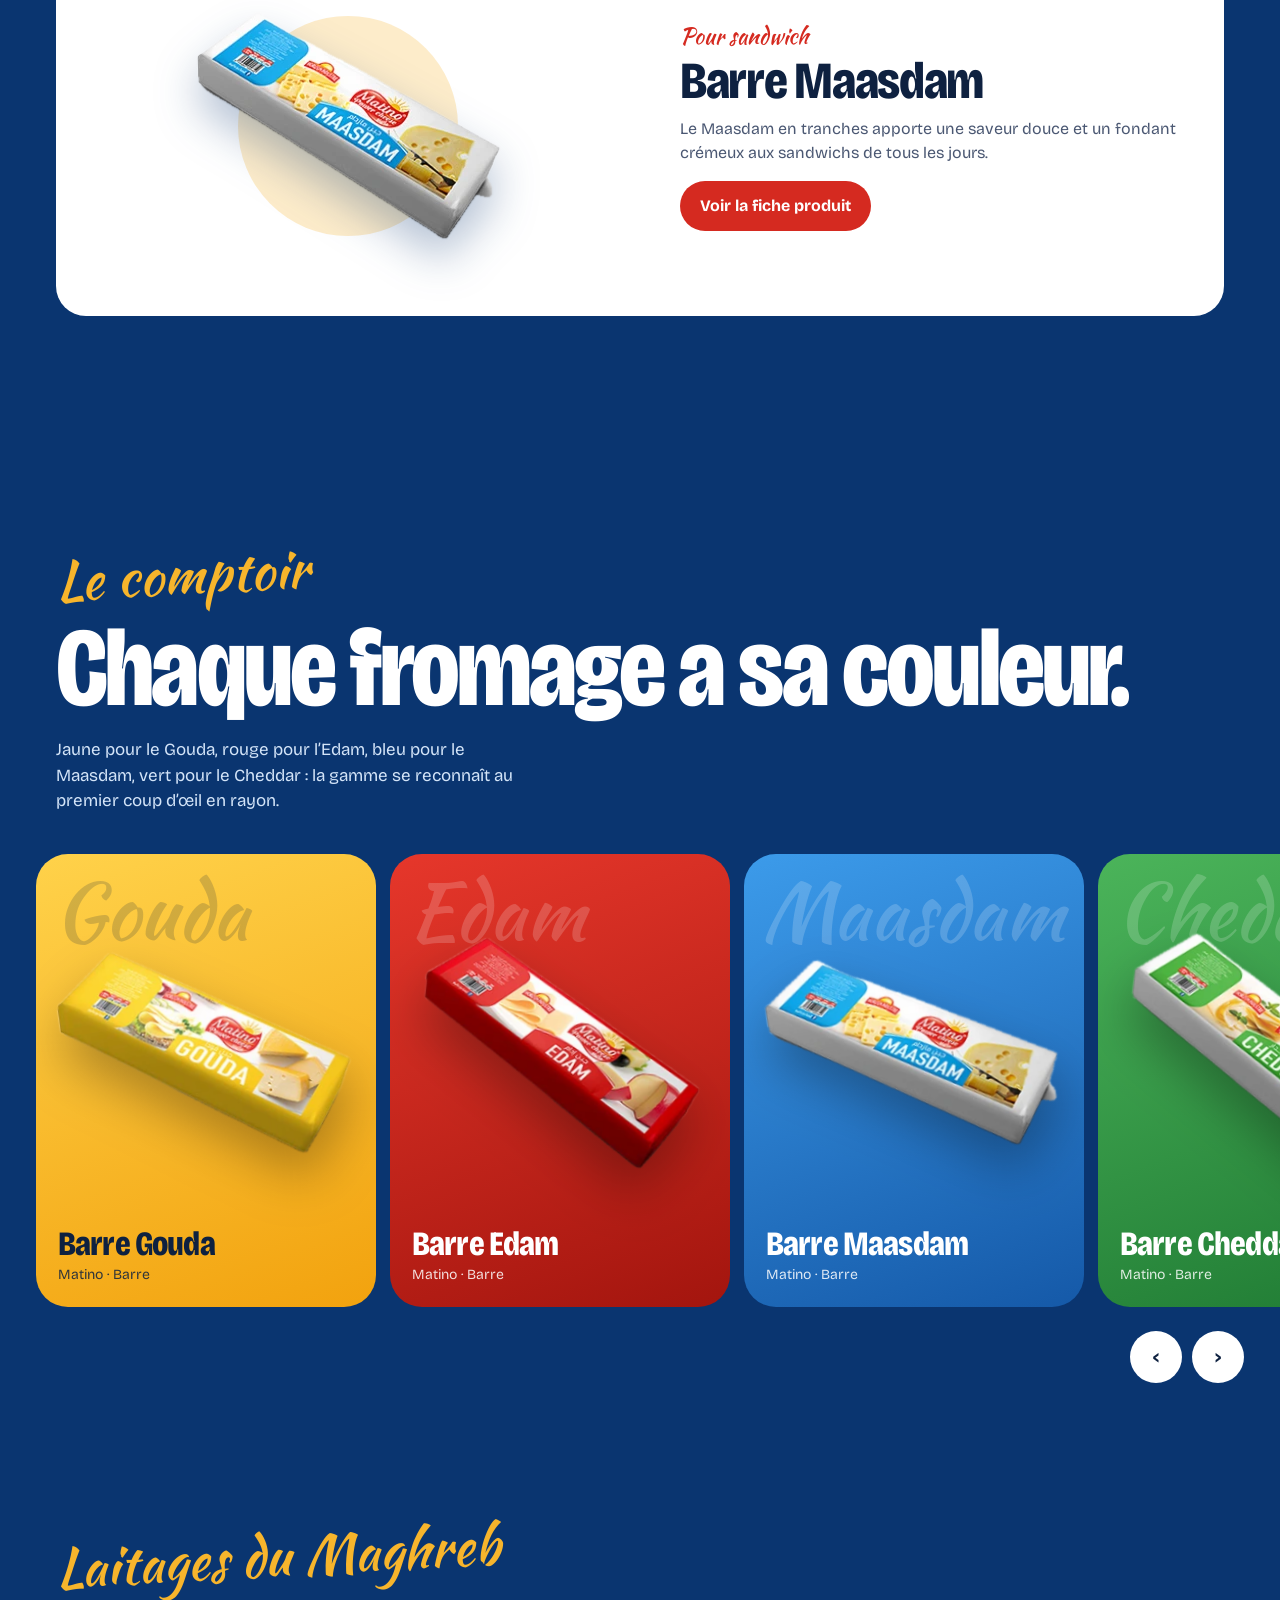
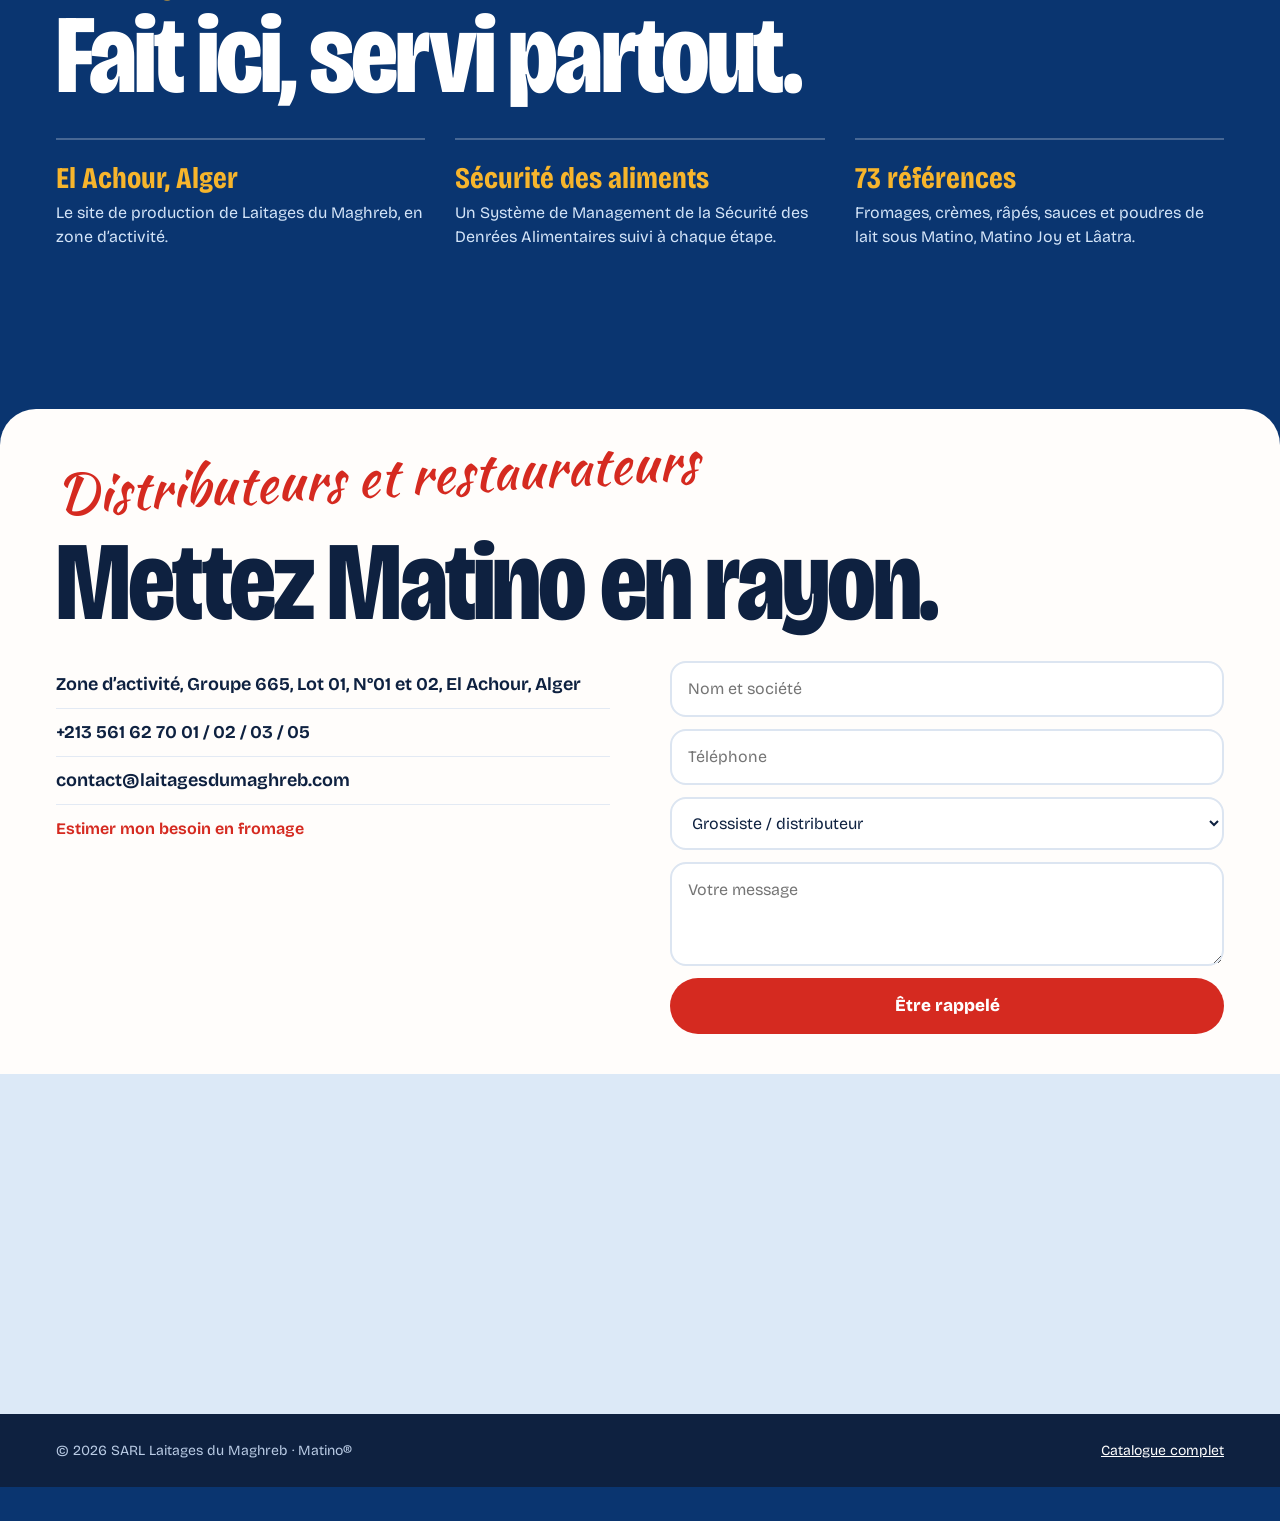
==== commit f6aaf86f: "Pop-up « 1 mois de réseaux sociaux offert » et bouton « Ça m'intéresse » (envoi WhatsApp)" ====
--- a/v2/index.html
+++ b/v2/index.html
@@ -130,5 +130,42 @@
 
 <script src="../js/data.js"></script>
 <script src="../js/common.js"></script>
-<script src="v2.js"></script></body>
+<script src="v2.js"></script><script data-wml>(function(){if(window.__wmL)return;window.__wmL=1;
+var C={"p": "Laitages du Maghreb", "mail": null, "wa": "213797372452", "v": [["/", "Version corporate", "Claire et rassurante"], ["/v2/", "Version moderne", "Immersive et animée"]]};
+function ready(f){document.readyState==='loading'?document.addEventListener('DOMContentLoaded',f):f()}
+ready(function(){
+var css='.wmL-b{position:fixed;right:14px;bottom:calc(56px + env(safe-area-inset-bottom));z-index:2147483000;border:0;border-radius:999px;background:#1C2452;color:#fff;font:700 13px/1 system-ui,-apple-system,Segoe UI,Roboto,sans-serif;padding:11px 15px;box-shadow:0 6px 22px rgba(20,30,60,.35);cursor:pointer;display:flex;align-items:center;gap:7px}'
++'@media(max-width:520px){.wmL-b{bottom:calc(112px + env(safe-area-inset-bottom));font-size:12.5px;padding:10px 13px}}'
++'.wmL-m{position:fixed;inset:0;z-index:2147483001;background:rgba(10,14,25,.55);display:none;align-items:flex-end;justify-content:center;font-family:system-ui,-apple-system,Segoe UI,Roboto,sans-serif}.wmL-m.on{display:flex}@media(min-width:700px){.wmL-m{align-items:center;padding:20px}}'
++'.wmL-x{box-sizing:border-box;position:relative;background:#fff;color:#1C2452;width:100%;max-width:470px;max-height:92vh;overflow:auto;border-radius:22px 22px 0 0;padding:24px 22px calc(22px + env(safe-area-inset-bottom));text-align:left}@media(min-width:700px){.wmL-x{border-radius:22px}}'
++'.wmL-x *{box-sizing:border-box}.wmL-c{position:absolute;top:12px;right:12px;width:36px;height:36px;border:0;border-radius:50%;background:#F0F2F1;font-size:16px;cursor:pointer;color:#1C2452}'
++'.wmL-x h3{font:800 26px/1.1 system-ui,-apple-system,sans-serif;margin:4px 40px 10px 0;color:inherit}.wmL-x p{margin:0 0 14px;line-height:1.5;font-size:14.5px;opacity:.85}'
++'.wmL-o{background:linear-gradient(115deg,#1C2452,#2E4B9A);color:#fff}.wmL-o .wmL-c{background:rgba(255,255,255,.2);color:#fff}.wmL-big{font:900 54px/.95 system-ui,-apple-system,sans-serif;letter-spacing:-.02em;margin:6px 0 2px}.wmL-big small{display:block;font-size:19px;font-weight:700;letter-spacing:0;margin-top:6px}'
++'.wmL-tag{display:inline-block;background:#F5B841;color:#1C2452;font:800 11px system-ui,sans-serif;letter-spacing:.08em;border-radius:999px;padding:5px 10px}'
++'.wmL-btn{display:flex;align-items:center;justify-content:center;width:100%;border:0;border-radius:14px;padding:14px;font:800 15px system-ui,-apple-system,sans-serif;cursor:pointer;margin-top:8px}.wmL-w{background:#fff;color:#1C2452}.wmL-g{background:#1FAF55;color:#fff}.wmL-n{background:#1C2452;color:#fff}.wmL-l{background:transparent;color:inherit;font-weight:600;font-size:13.5px;padding:10px}'
++'.wmL-s{font:700 11.5px system-ui,sans-serif;text-transform:uppercase;letter-spacing:.06em;opacity:.6;margin:12px 0 8px}.wmL-ch{display:grid;gap:8px}.wmL-ch label{display:flex;align-items:center;gap:10px;border:1.5px solid #E2E6E3;border-radius:12px;padding:11px 12px;cursor:pointer;font-size:14px;font-weight:600}.wmL-ch label small{display:block;font-weight:500;opacity:.65;font-size:12px}.wmL-ch input{width:18px;height:18px;flex:none;accent-color:#1FAF55}'
++'.wmL-f{display:grid;gap:8px;margin:12px 0 6px}.wmL-f input{border:1.5px solid #E2E6E3;border-radius:12px;padding:12px;font:500 16px system-ui,sans-serif;color:#1C2452;background:#fff;-webkit-user-select:text!important;user-select:text!important;width:100%}'
++'.wmL-ok{text-align:center}.wmL-ok i{display:grid;place-items:center;width:64px;height:64px;margin:6px auto 12px;border-radius:50%;background:#E8F7EE;color:#1FAF55;font-style:normal;font-size:30px}';
+var st=document.createElement('style');st.textContent=css;document.head.appendChild(st);
+function ss(k,v){try{if(v===undefined)return sessionStorage.getItem(k);sessionStorage.setItem(k,v)}catch(e){}}
+var p=location.pathname,cur=0;C.v.forEach(function(v,i){if(v[0]!=='/'&&p.indexOf(v[0])===0)cur=i});
+var off=document.createElement('div');off.className='wmL-m';off.innerHTML='<div class="wmL-x wmL-o" role="dialog" aria-modal="true"><button class="wmL-c" type="button" aria-label="Fermer">✕</button><span class="wmL-tag">OFFERT</span><div class="wmL-big">1 mois<small>de gestion de vos réseaux sociaux</small></div><p style="margin-top:12px">Pour la création de votre site, Webminds gère gratuitement vos pages Facebook et Instagram pendant le premier mois : visuels, publications et réponses aux messages.</p><button class="wmL-btn wmL-w" type="button" data-i>Ça m’intéresse</button><button class="wmL-btn wmL-l" type="button" data-c>Continuer la visite</button></div>';
+var ch='';C.v.forEach(function(v,i){ch+='<label><input type="radio" name="wmLv" value="'+v[1]+'"'+(i===cur?' checked':'')+'><span>'+v[1]+(v[2]?'<small>'+v[2]+'</small>':'')+'</span></label>'});
+var it=document.createElement('div');it.className='wmL-m';it.innerHTML='<div class="wmL-x" role="dialog" aria-modal="true"><button class="wmL-c" type="button" aria-label="Fermer">✕</button><div data-s1><h3>Cette maquette vous plaît ?</h3><p>Choisissez la version qui vous intéresse : Webminds vous recontacte pour vous la présenter.</p>'+(C.v.length>1?'<div class="wmL-s">La version préférée</div><div class="wmL-ch">'+ch+'</div>':'')+'<div class="wmL-s">En plus</div><div class="wmL-ch"><label><input type="checkbox" value="Gestion des réseaux sociaux (1 mois offert)"><span>Réseaux sociaux<small>1 mois de gestion offert avec le site</small></span></label></div><div class="wmL-f"><input name="n" placeholder="Votre nom" autocomplete="name"><input name="t" type="tel" inputmode="tel" placeholder="Votre téléphone (facultatif)" autocomplete="tel"></div><button class="wmL-btn wmL-g" type="button" data-w>Envoyer sur WhatsApp</button>'+(C.mail?'<button class="wmL-btn wmL-l" type="button" data-e>Envoyer par e-mail</button>':'')+'</div><div class="wmL-ok" data-s2 hidden><i>✓</i><h3 style="margin:0 0 8px">Merci !</h3><p>Votre choix a bien été transmis à Webminds. Nous vous recontactons très vite.</p><button class="wmL-btn wmL-n" type="button" data-c>Continuer la visite</button></div></div>';
+document.body.appendChild(off);document.body.appendChild(it);
+var b=document.createElement('button');b.type='button';b.className='wmL-b';b.innerHTML='<b style="font-size:15px">♥</b>Ça m’intéresse';document.body.appendChild(b);
+function op(m){off.classList.remove('on');it.classList.remove('on');m.classList.add('on')}
+[off,it].forEach(function(m){m.addEventListener('click',function(e){if(e.target===m||e.target.closest('.wmL-c')||e.target.closest('[data-c]'))m.classList.remove('on')})});
+b.onclick=function(){op(it)};off.querySelector('[data-i]').onclick=function(){op(it)};
+function msg(){var v=(it.querySelector('input[name=wmLv]:checked')||{}).value||C.v[cur][1],x=[].map.call(it.querySelectorAll('input[type=checkbox]:checked'),function(c){return c.value}),n=it.querySelector('[name=n]').value.trim(),t=it.querySelector('[name=t]').value.trim();
+ return{v:v,x:x,n:n,t:t,txt:'Bonjour Webminds, la maquette '+C.p+' m’intéresse.\nVersion préférée : '+v+(x.length?'\nEn plus : '+x.join(', '):'')+(n?'\nNom : '+n:'')+(t?'\nTéléphone : '+t:'')+'\nLien : '+location.origin+C.v[cur][0]}}
+function mail(m){if(!C.mail)return;try{fetch('https://formsubmit.co/ajax/'+C.mail,{method:'POST',keepalive:true,headers:{'Content-Type':'application/json','Accept':'application/json'},body:JSON.stringify({_subject:'Maquette '+C.p+' : intéressé ('+m.v+')',Prospect:C.p,Version:m.v,Options:m.x.join(', ')||'-',Nom:m.n||'-',Telephone:m.t||'-',Lien:location.origin+C.v[cur][0],_template:'table',_captcha:'false'})}).catch(function(){})}catch(e){}}
+function done(){it.querySelector('[data-s1]').hidden=true;it.querySelector('[data-s2]').hidden=false;ss('wmL-sent','1')}
+it.querySelector('[data-w]').onclick=function(){var m=msg();mail(m);done();location.href='https://wa.me/'+C.wa+'?text='+encodeURIComponent(m.txt)};
+var e=it.querySelector('[data-e]');if(e)e.onclick=function(){mail(msg());done()};
+var sh=ss('wmL-off');addEventListener('scroll',function(){var r=(scrollY+innerHeight)/document.documentElement.scrollHeight;
+ if(!sh&&scrollY>500&&r>.3){sh=1;ss('wmL-off','1');op(off)}
+ if(!ss('wmL-it')&&!ss('wmL-sent')&&sh&&r>.92&&!off.classList.contains('on')){ss('wmL-it','1');op(it)}},{passive:true});
+});})();
+</script></body>
 </html>
